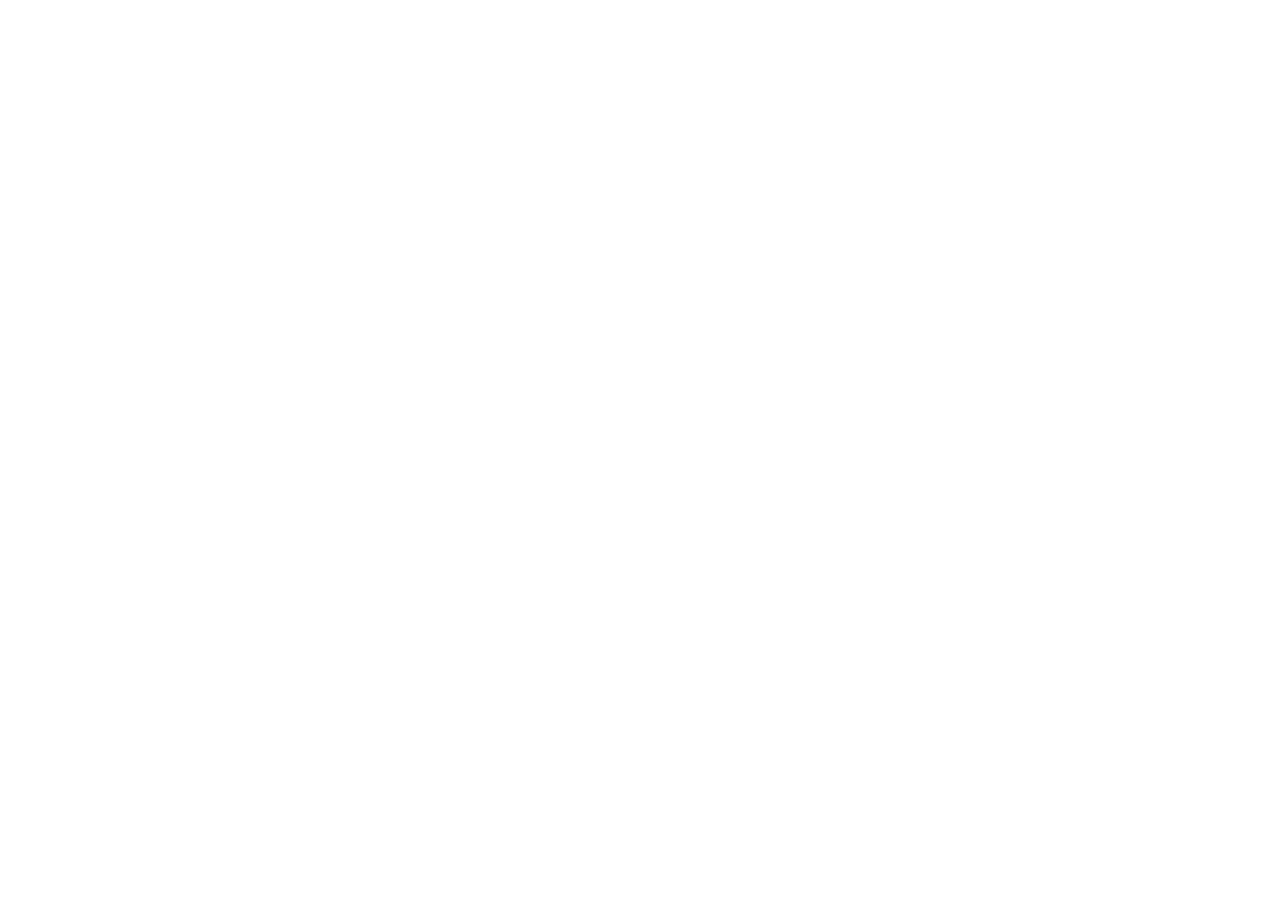
==== hotels/index.html @ c0aa3c9e "my first commit" ====
<!DOCTYPE html>
<html lang="en">
<head>
    <meta charset="UTF-8">
    <meta http-equiv="X-UA-Compatible" content="IE=edge">
    <meta name="viewport" content="width=device-width, initial-scale=1.0">
    <title>Lagoona</title>
</head>
<body>
    
</body>
</html>
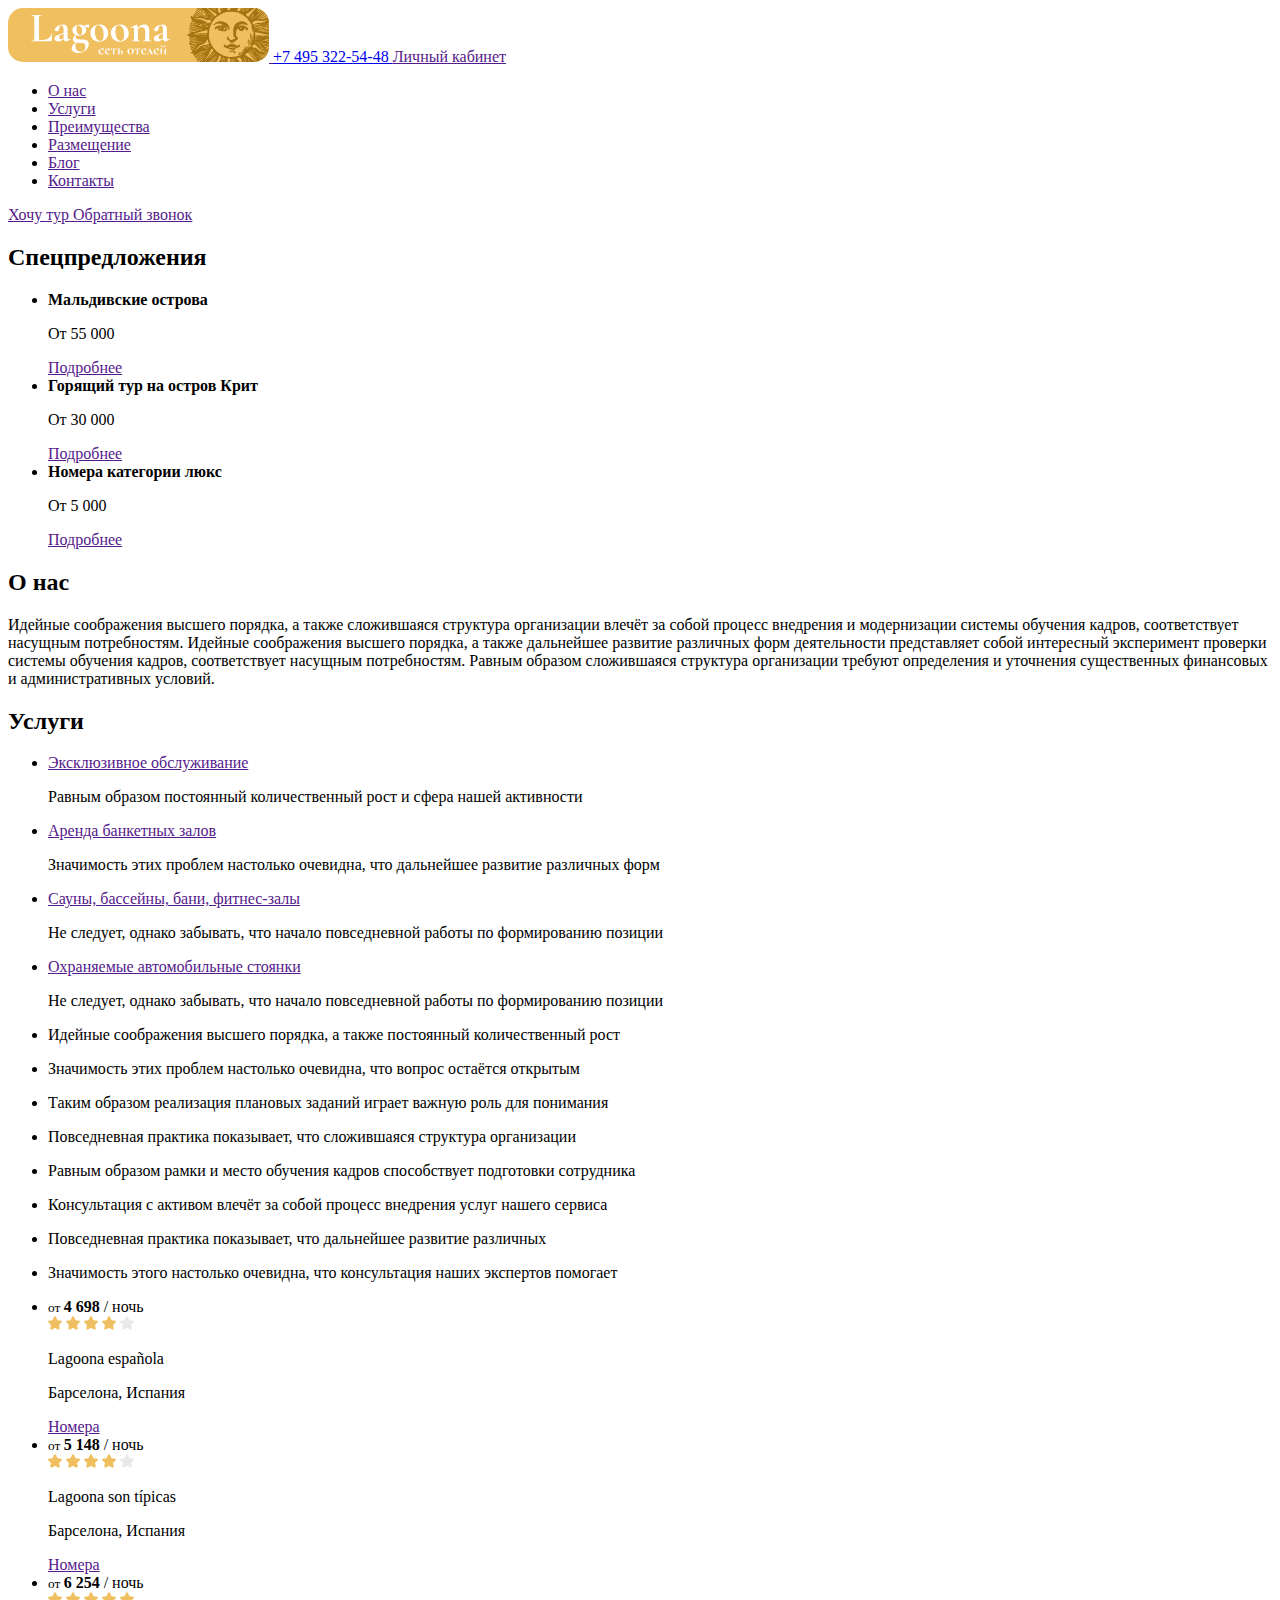
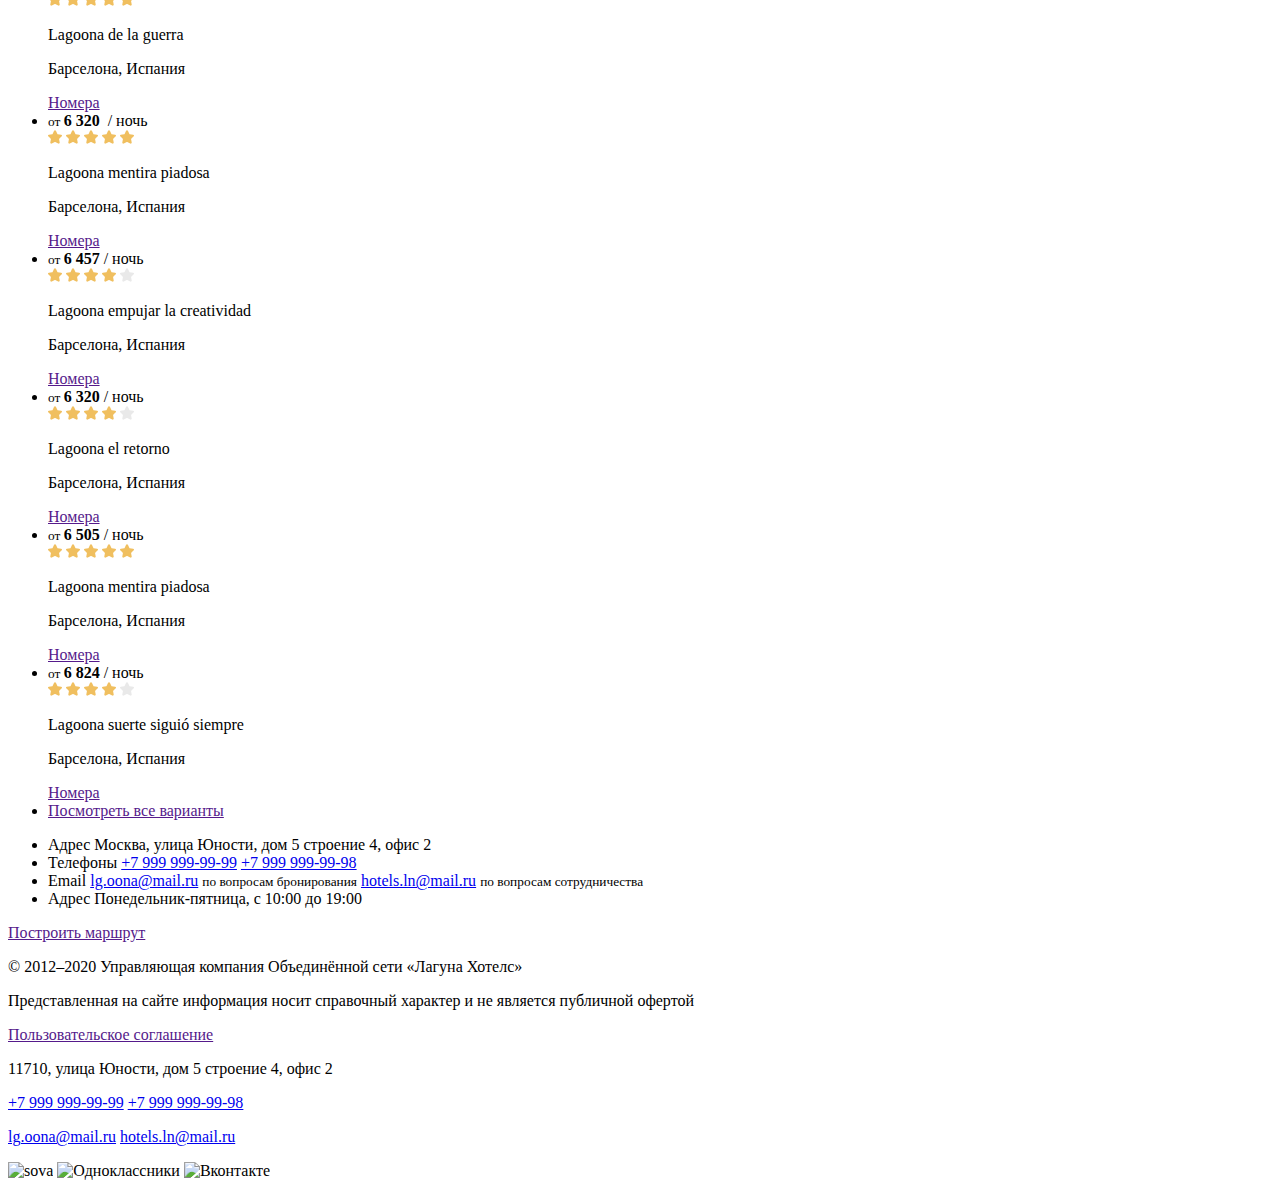
==== commit 5c45f551: "html lionic, hotels" ====
--- a/hotels/index.html
+++ b/hotels/index.html
@@ -5,8 +5,496 @@
     <meta http-equiv="X-UA-Compatible" content="IE=edge">
     <meta name="viewport" content="width=device-width, initial-scale=1.0">
     <title>Lagoona</title>
+    <link rel="stylesheet" href="./css/style.css">
 </head>
 <body>
-    
+    <header class="container header">
+        <div class="header__header">
+            <a href="" class="header__logo logo">
+                <img src="./img/logo.svg" alt="Lagoona" class="logo__img">
+            </a>
+            <a href="tel:+74953225448" class="tel header__tel">
+                +7 495 322-54-48
+            </a>
+            <a href="" class="header__lk">
+                Личный кабинет
+            </a>
+       </div>
+       <nav class="header__nav nav">
+        <ul class="nav__list">
+            <li class="nav__elem">
+                <a href="" class="nav__link">
+                    О нас
+                </a>
+            </li>
+            <li class="nav__elem">
+                <a href="" class="nav__link">
+                    Услуги
+                </a>
+            </li>
+            <li class="nav__elem">
+                <a href="" class="nav__link">
+                    Преимущества
+                </a>
+            </li>
+            <li class="nav__elem">
+                <a href="" class="nav__link">
+                    Размещение
+                </a>
+            </li>
+            <li class="nav__elem">
+                <a href="" class="nav__link">
+                    Блог
+                </a>
+            </li>
+            <li class="nav__elem">
+                <a href="" class="nav__link">
+                    Контакты
+                </a>
+            </li>
+        </ul>
+        <a href="" class="nav__btn btn">
+            Хочу тур
+        </a>
+        <a href="" class="nav__btn btn">
+            Обратный звонок
+        </a>
+       </nav>
+    </header>
+    <main class="container">
+        <section class="special">
+            <h2 class="title special__title">
+                Спецпредложения
+            </h2>
+            <ul class="special__list special__list_float">
+                <li class="special__elem">
+                    <strong class="special__text">
+                        Мальдивские острова
+                    </strong>
+                    <p class="special__price">
+                        От 55 000
+                    </p>
+                    <a href="" class="special__link">
+                        Подробнее
+                    </a>
+                </li>
+                <li class="special__elem">
+                    <strong class="special__text">
+                        Горящий тур на остров Крит
+                    </strong>
+                    <p class="special__price">
+                        От 30 000 
+                    </p>
+                    <a href="" class="special__link">
+                        Подробнее
+                    </a>
+                </li>
+                <li class="special__elem">
+                    <strong class="special__text">
+                        Номера категории люкс
+                    </strong>
+                    <p class="special__price">
+                        От 5 000
+                    </p>
+                    <a href="" class="special__link">
+                        Подробнее
+                    </a>
+                </li>
+            </ul>
+        </section>
+        <section class="about-us container">
+            <h2 class="title about-us__title">
+                О нас
+            </h2>
+            <p class="about-us__text">
+                Идейные соображения высшего порядка, а также сложившаяся структура организации влечёт за собой процесс внедрения и модернизации системы обучения кадров, соответствует насущным потребностям. Идейные соображения высшего порядка, а также дальнейшее развитие различных форм деятельности представляет собой интересный эксперимент проверки системы обучения кадров, соответствует насущным потребностям. Равным образом сложившаяся структура организации требуют определения и уточнения существенных финансовых
+                и административных условий.
+            </p>
+        </section>
+        <section class="services container">
+            <h2 class="title services__title">
+                Услуги
+            </h2>
+            <ul class="services__list">
+                <li class="services__elem">
+                    <a href="" class="services__link">
+                        Эксклюзивное обслуживание
+                    </a>
+                    <p class="services__text">
+                        Равным образом постоянный количественный рост и сфера нашей активности
+                    </p>
+                </li>
+                <li class="services__elem">
+                    <a href="" class="services__link">
+                        Аренда банкетных залов
+                    </a>
+                    <p class="services__text">
+                        Значимость этих проблем настолько очевидна, что дальнейшее развитие различных форм
+                    </p>
+                </li>
+                <li class="services__elem">
+                    <a href="" class="services__link">
+                        Сауны, бассейны, бани, фитнес-залы
+                    </a>
+                    <p class="services__text">
+                        Не следует, однако забывать, что начало повседневной работы по формированию позиции
+                    </p>
+                </li>
+                <li class="services__elem">
+                    <a href="" class="services__link">
+                        Охраняемые автомобильные стоянки
+                    </a>
+                    <p class="services__text">
+                        Не следует, однако забывать, что начало повседневной работы по формированию позиции
+                    </p>
+                </li>
+            </ul>
+        </section>
+        <section class="plus container">
+            <ul class="plus__list">
+                <li class="plus__elem">
+                    <p class="plus__text">
+                        Идейные соображения высшего порядка,
+                        а также постоянный количественный рост
+                    </p>
+                </li>
+                <li class="plus__elem">
+                    <p class="plus__text">
+                        Значимость этих проблем настолько очевидна, что вопрос остаётся открытым
+                    </p>
+                </li>
+                <li class="plus__elem">
+                    <p class="plus__text">
+                        Таким образом реализация плановых заданий играет важную роль для понимания
+                    </p>
+                </li>
+                <li class="plus__elem">
+                    <p class="plus__text">
+                        Повседневная практика показывает, что сложившаяся структура организации
+                    </p>
+                </li>
+                <li class="plus__elem">
+                    <p class="plus__text">
+                        Равным образом рамки и место обучения кадров способствует подготовки сотрудника
+                    </p>
+                </li>
+                <li class="plus__elem">
+                    <p class="plus__text">
+                        Консультация с активом влечёт за собой процесс внедрения услуг нашего сервиса
+                    </p>
+                </li>
+                <li class="plus__elem">
+                    <p class="plus__text">
+                        Повседневная практика показывает, что дальнейшее развитие различных 
+                    </p>
+                </li>
+                <li class="plus__elem">
+                    <p class="plus__text">
+                        Значимость этого настолько очевидна, что консультация наших экспертов помогает
+                    </p>
+                </li>
+            </ul>
+        </section>
+        <section class="hotels">
+            <ul class="hotels__list">
+                <li class="hotels__item">
+                    <span>
+                        <small>
+                            от
+                        </small>
+                        <strong>
+                            4 698
+                        </strong>
+                        / ночь
+                    </span>
+                    <div class="hotels__stars">
+                        <img src="./img/starYellow.svg" alt="4 звезды">
+                        <img src="./img/starYellow.svg" alt="">
+                        <img src="./img/starYellow.svg" alt="">
+                        <img src="./img/starYellow.svg" alt="">
+                        <img src="./img/starEmpty.svg" alt="">
+                    </div>
+                    <p class="hotels__name">
+                        Lagoona española
+                    </p>
+                    <p class="hotels__adress">
+                        Барселона, Испания
+                    </p>
+                    <a href="" class="hotels__btn btn">
+                        Номера
+                    </a>
+                </li>
+                <li class="hotels__item">
+                    <span>
+                        <small>
+                            от
+                        </small>
+                        <strong>
+                            5 148
+                        </strong>
+                        / ночь
+                    </span>
+                    <div class="hotels__stars">
+                        <img src="./img/starYellow.svg" alt="4 звезды">
+                        <img src="./img/starYellow.svg" alt="">
+                        <img src="./img/starYellow.svg" alt="">
+                        <img src="./img/starYellow.svg" alt="">
+                        <img src="./img/starEmpty.svg" alt="">
+                    </div>
+                    <p class="hotels__name">
+                        Lagoona son típicas
+                    </p>
+                    <p class="hotels__adress">
+                        Барселона, Испания
+                    </p>
+                    <a href="" class="hotels__btn btn">
+                        Номера
+                    </a>
+                </li>
+                <li class="hotels__item">
+                    <span>
+                        <small>
+                            от
+                        </small>
+                        <strong>
+                            6 254
+                        </strong>
+                        / ночь
+                    </span>
+                    <div class="hotels__stars">
+                        <img src="./img/starYellow.svg" alt="5 звезд">
+                        <img src="./img/starYellow.svg" alt="">
+                        <img src="./img/starYellow.svg" alt="">
+                        <img src="./img/starYellow.svg" alt="">
+                        <img src="./img/starYellow.svg" alt="">
+                    </div>
+                    <p class="hotels__name">
+                        Lagoona de la guerra
+                    </p>
+                    <p class="hotels__adress">
+                        Барселона, Испания
+                    </p>
+                    <a href="" class="hotels__btn btn">
+                        Номера
+                    </a>
+                </li>
+                <li class="hotels__item">
+                    <span>
+                        <small>
+                            от
+                        </small>
+                        <strong>
+                            6 320 
+                        </strong>
+                        / ночь
+                    </span>
+                    <div class="hotels__stars">
+                        <img src="./img/starYellow.svg" alt="5 звезд">
+                        <img src="./img/starYellow.svg" alt="">
+                        <img src="./img/starYellow.svg" alt="">
+                        <img src="./img/starYellow.svg" alt="">
+                        <img src="./img/starYellow.svg" alt="">
+                    </div>
+                    <p class="hotels__name">
+                        Lagoona mentira piadosa
+                    </p>
+                    <p class="hotels__adress">
+                        Барселона, Испания
+                    </p>
+                    <a href="" class="hotels__btn btn">
+                        Номера
+                    </a>
+                </li>
+                <li class="hotels__item">
+                    <span>
+                        <small>
+                            от
+                        </small>
+                        <strong>
+                            6 457
+                        </strong>
+                        / ночь
+                    </span>
+                    <div class="hotels__stars">
+                        <img src="./img/starYellow.svg" alt="4 звезды">
+                        <img src="./img/starYellow.svg" alt="">
+                        <img src="./img/starYellow.svg" alt="">
+                        <img src="./img/starYellow.svg" alt="">
+                        <img src="./img/starEmpty.svg" alt="">
+                    </div>
+                    <p class="hotels__name">
+                        Lagoona empujar la creatividad
+                    </p>
+                    <p class="hotels__adress">
+                        Барселона, Испания
+                    </p>
+                    <a href="" class="hotels__btn btn">
+                        Номера
+                    </a>
+                </li>
+                <li class="hotels__item">
+                    <span>
+                        <small>
+                            от
+                        </small>
+                        <strong>
+                            6 320
+                        </strong>
+                        / ночь
+                    </span>
+                    <div class="hotels__stars">
+                        <img src="./img/starYellow.svg" alt="4 звезды">
+                        <img src="./img/starYellow.svg" alt="">
+                        <img src="./img/starYellow.svg" alt="">
+                        <img src="./img/starYellow.svg" alt="">
+                        <img src="./img/starEmpty.svg" alt="">
+                    </div>
+                    <p class="hotels__name">
+                        Lagoona el retorno
+                    </p>
+                    <p class="hotels__adress">
+                        Барселона, Испания
+                    </p>
+                    <a href="" class="hotels__btn btn">
+                        Номера
+                    </a>
+                </li>
+                <li class="hotels__item">
+                    <span>
+                        <small>
+                            от
+                        </small>
+                        <strong>
+                            6 505
+                        </strong>
+                        / ночь
+                    </span>
+                    <div class="hotels__stars">
+                        <img src="./img/starYellow.svg" alt="5 звезд">
+                        <img src="./img/starYellow.svg" alt="">
+                        <img src="./img/starYellow.svg" alt="">
+                        <img src="./img/starYellow.svg" alt="">
+                        <img src="./img/starYellow.svg" alt="">
+                    </div>
+                    <p class="hotels__name">
+                        Lagoona mentira piadosa
+                    </p>
+                    <p class="hotels__adress">
+                        Барселона, Испания
+                    </p>
+                    <a href="" class="hotels__btn btn">
+                        Номера
+                    </a>
+                </li>
+                <li class="hotels__item">
+                    <span>
+                        <small>
+                            от
+                        </small>
+                        <strong>
+                            6 824
+                        </strong>
+                        / ночь
+                    </span>
+                    <div class="hotels__stars">
+                        <img src="./img/starYellow.svg" alt="4 звезды">
+                        <img src="./img/starYellow.svg" alt="">
+                        <img src="./img/starYellow.svg" alt="">
+                        <img src="./img/starYellow.svg" alt="">
+                        <img src="./img/starEmpty.svg" alt="">
+                    </div>
+                    <p class="hotels__name">
+                        Lagoona suerte siguió siempre
+                    </p>
+                    <p class="hotels__adress">
+                        Барселона, Испания
+                    </p>
+                    <a href="" class="hotels__btn btn">
+                        Номера
+                    </a>
+                </li>
+                <li class="hotels__other">
+                    <a href="" class="hotels__other-link">
+                        Посмотреть все варианты
+                    </a>
+                </li>
+            </ul>
+        </section>
+        <section class="contacts container">
+            <div class="contacts__box">
+                <ul class="contacts__list">
+                    <li class="contacts__adress">
+                        <span class="contacts__name">
+                            Адрес
+                        </span>
+                        <span class="contacts__value">
+                            Москва, улица Юности, дом 5 строение 4, офис 2
+                        </span>
+                    </li>
+                    <li class="contacts__tel">
+                        <span class="contacts__name">
+                            Телефоны
+                        </span>
+                        <span class="contacts__value tel-box">
+                            <a href="tel:+79999999999" class="tel-link">+7 999 999-99-99</a>
+                            <a href="tel:+79999999998" class="tel-link">+7 999 999-99-98</a>
+                        </span>
+                    </li>
+                    <li class="contacts__email">
+                        <span class="contacts__name">
+                            Email
+                        </span>
+                        <span class="contacts__value email-box">
+                            <a href="mailto:lg.oona@mail.ru" class="email-link">lg.oona@mail.ru</a>
+                            <small class="email-text">по вопросам бронирования</small>
+                            <a href="mailto:hotels.ln@mail.ru" class="email-link">hotels.ln@mail.ru</a>
+                            <small class="email-text">по вопросам сотрудничества</small>
+                        </span>
+                    </li>
+                    <li class="contacts__schedule">
+                        <span class="contacts__name">
+                            Адрес
+                        </span>
+                        <span class="contacts__value">
+                            Понедельник-пятница, с 10:00 до 19:00
+                        </span>
+                    </li>
+                </ul>
+                <a href="" class="btn btn__contacts">Построить маршрут</a>
+            </div>
+            <div class="contacts__img"></div>
+        </section>
+    </main>
+    <footer class="container footer">
+        <div class="footer__left">
+            <p class="footer__text">
+                © 2012–2020 Управляющая компания Объединённой сети «Лагуна Хотелс»
+            </p>
+            <p class="footer__text">
+                Представленная на сайте информация носит справочный характер и не является публичной офертой
+            </p>
+            <a href="" class="footer__accept">
+                Пользовательское соглашение
+            </a>
+        </div>
+        <div class="footer__center">
+            <p class="footer__adress">
+                11710, улица Юности, дом 5 строение 4, офис 2
+            </p>
+            <p class="tel-box">
+                <a href="tel:+79999999999" class="tel-link">+7 999 999-99-99</a>
+                <a href="tel:+79999999998" class="tel-link">+7 999 999-99-98</a>
+            </p>
+            <p class="email-box">
+                <a href="mailto:lg.oona@mail.ru" class="email-link">lg.oona@mail.ru</a>
+                <a href="mailto:hotels.ln@mail.ru" class="email-link">hotels.ln@mail.ru</a>
+            </p>
+        </div>
+        <div class="footer-right footer__social-list">
+            <img src="" alt="sova" class="social-list__item">
+            <img src="" alt="Одноклассники" class="social-list__item">
+            <img src="" alt="Вконтакте" class="social-list__item">
+        </div>
+    </footer>
 </body>
 </html>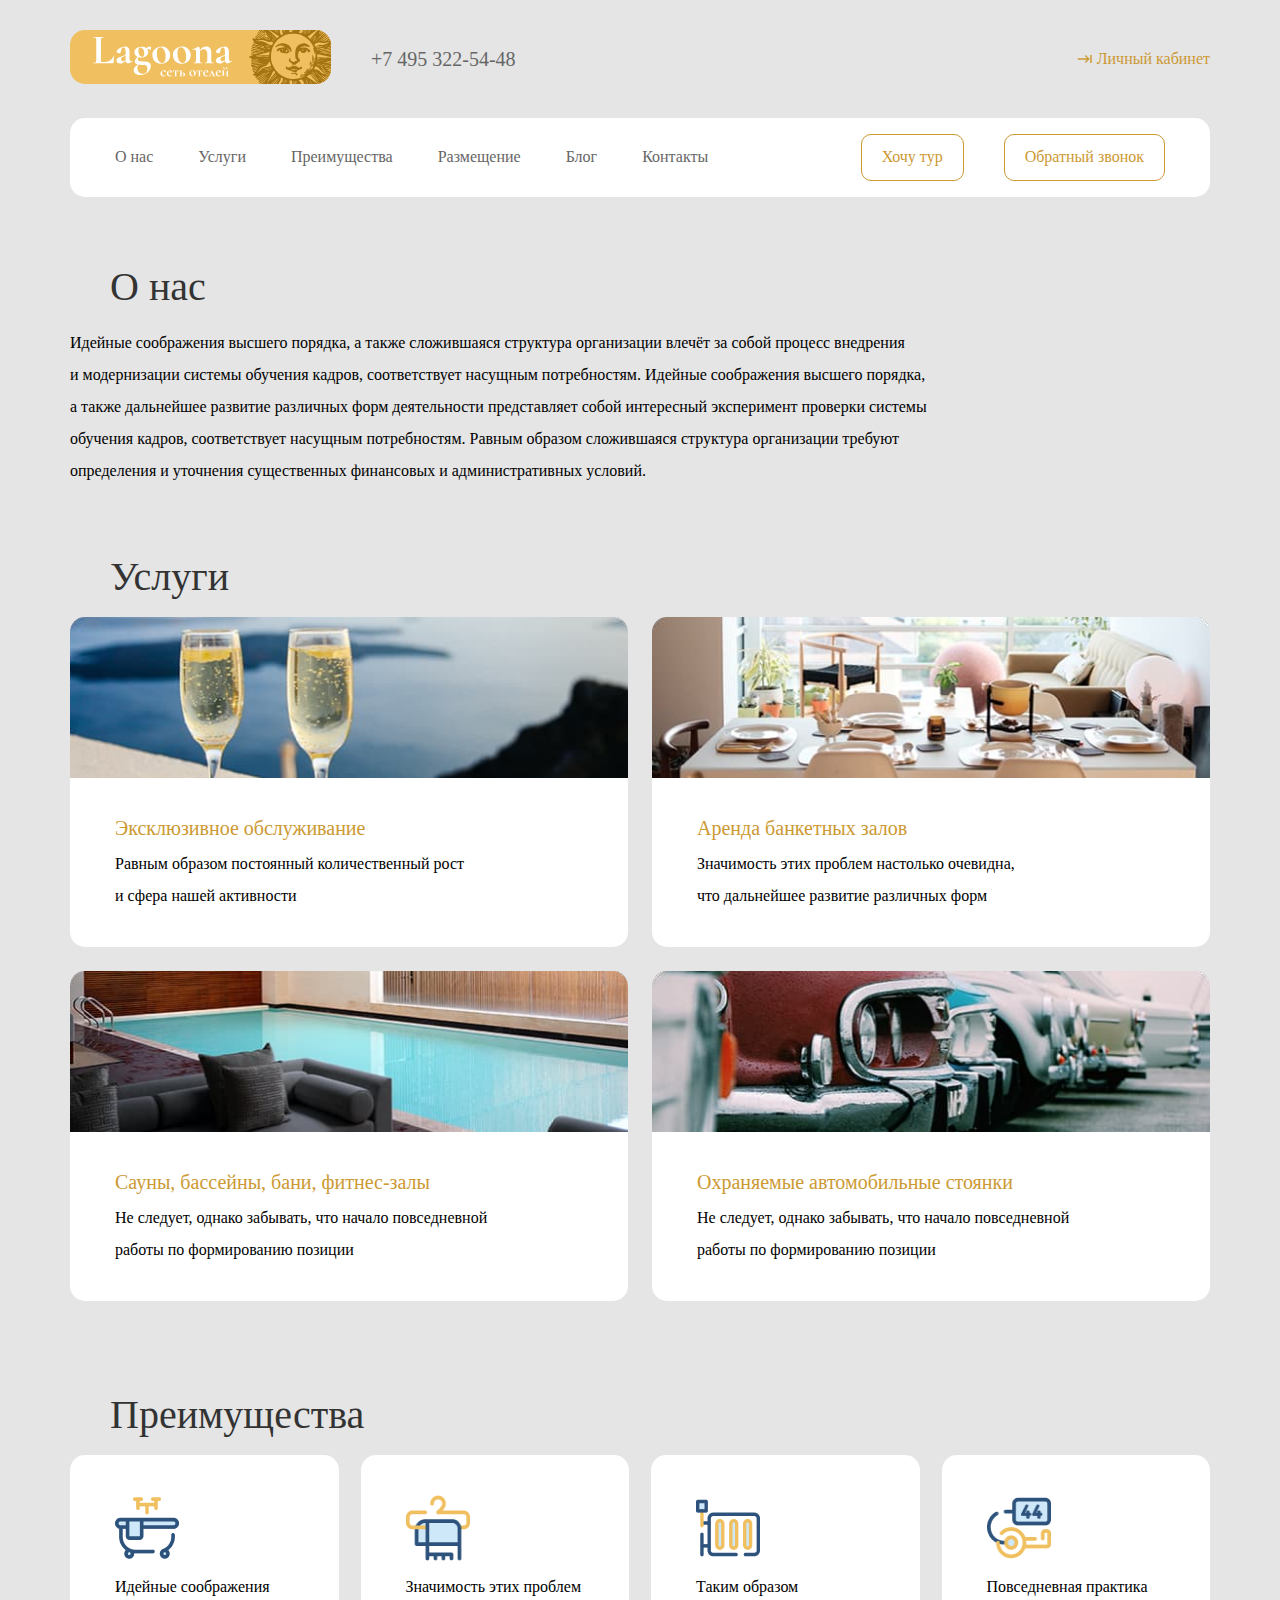
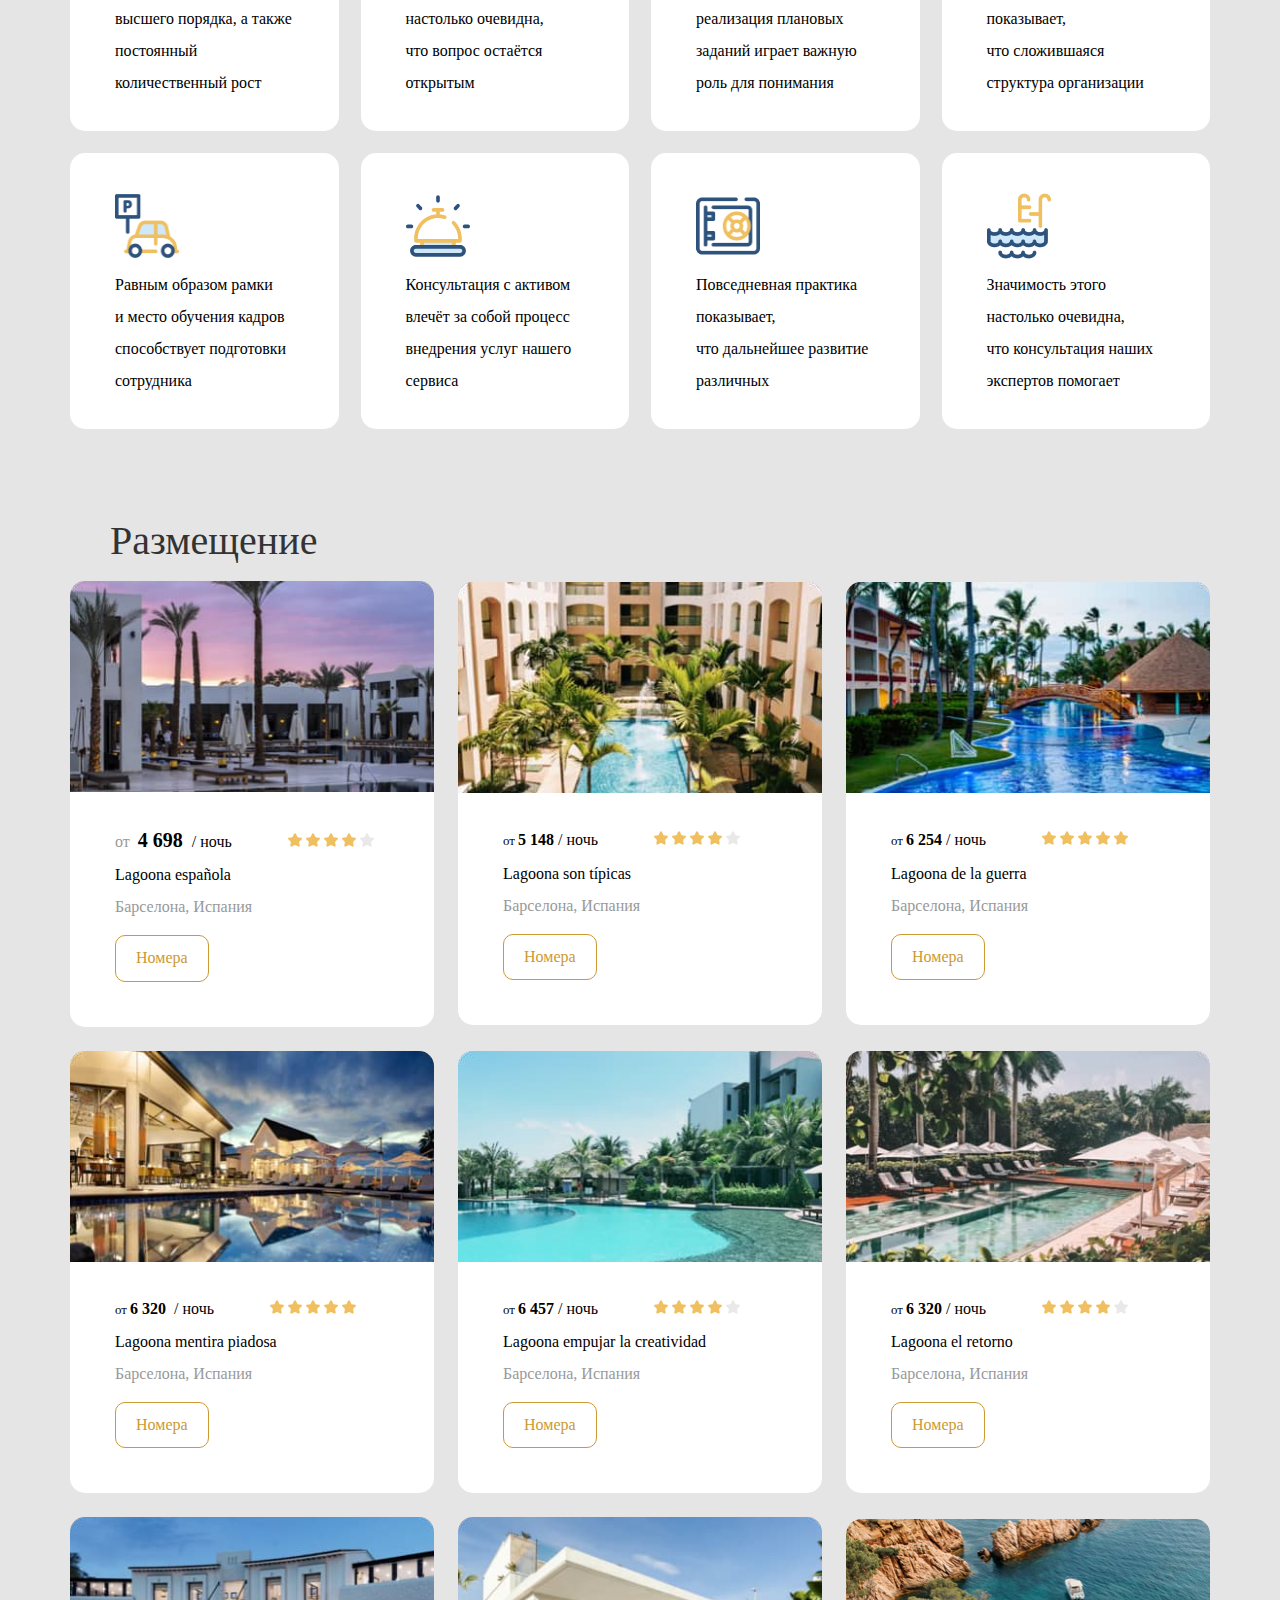
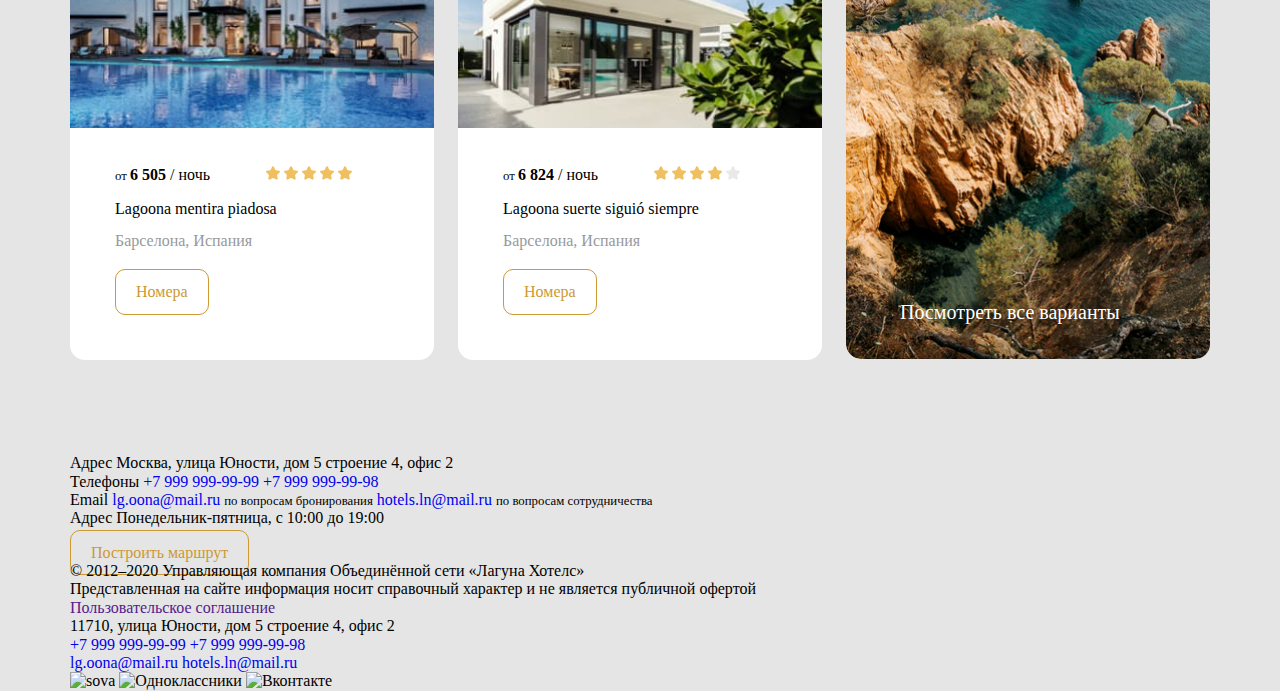
==== commit 9c1e9f86: "lionic, evklid imgs" ====
--- a/hotels/index.html
+++ b/hotels/index.html
@@ -5,17 +5,20 @@
     <meta http-equiv="X-UA-Compatible" content="IE=edge">
     <meta name="viewport" content="width=device-width, initial-scale=1.0">
     <title>Lagoona</title>
+    <link rel="stylesheet" href="./css/normalize.css">
     <link rel="stylesheet" href="./css/style.css">
 </head>
 <body>
     <header class="container header">
         <div class="header__header">
-            <a href="" class="header__logo logo">
-                <img src="./img/logo.svg" alt="Lagoona" class="logo__img">
-            </a>
-            <a href="tel:+74953225448" class="tel header__tel">
-                +7 495 322-54-48
-            </a>
+            <div class="header__left">
+                <a href="" class="header__logo logo">
+                    <img src="./img/logo.svg" alt="Lagoona" class="logo__img">
+                </a>
+                <a href="tel:+74953225448" class="tel header__tel">
+                    +7 495 322-54-48
+                </a>
+            </div>
             <a href="" class="header__lk">
                 Личный кабинет
             </a>
@@ -61,47 +64,7 @@
         </a>
        </nav>
     </header>
-    <main class="container">
-        <section class="special">
-            <h2 class="title special__title">
-                Спецпредложения
-            </h2>
-            <ul class="special__list special__list_float">
-                <li class="special__elem">
-                    <strong class="special__text">
-                        Мальдивские острова
-                    </strong>
-                    <p class="special__price">
-                        От 55 000
-                    </p>
-                    <a href="" class="special__link">
-                        Подробнее
-                    </a>
-                </li>
-                <li class="special__elem">
-                    <strong class="special__text">
-                        Горящий тур на остров Крит
-                    </strong>
-                    <p class="special__price">
-                        От 30 000 
-                    </p>
-                    <a href="" class="special__link">
-                        Подробнее
-                    </a>
-                </li>
-                <li class="special__elem">
-                    <strong class="special__text">
-                        Номера категории люкс
-                    </strong>
-                    <p class="special__price">
-                        От 5 000
-                    </p>
-                    <a href="" class="special__link">
-                        Подробнее
-                    </a>
-                </li>
-            </ul>
-        </section>
+    <main class="">
         <section class="about-us container">
             <h2 class="title about-us__title">
                 О нас
@@ -116,34 +79,38 @@
                 Услуги
             </h2>
             <ul class="services__list">
-                <li class="services__elem">
+                <li class="services__elem services__elem_1">
                     <a href="" class="services__link">
-                        Эксклюзивное обслуживание
+                        Эксклюзивное обслуживание 
+                        <span class="pointer"></span>
                     </a>
                     <p class="services__text">
                         Равным образом постоянный количественный рост и сфера нашей активности
                     </p>
                 </li>
-                <li class="services__elem">
+                <li class="services__elem services__elem_2">
                     <a href="" class="services__link">
-                        Аренда банкетных залов
-                    </a>
+                        Аренда банкетных залов 
+                    </a>
+                    <span class="pointer"></span>
                     <p class="services__text">
                         Значимость этих проблем настолько очевидна, что дальнейшее развитие различных форм
                     </p>
                 </li>
-                <li class="services__elem">
-                    <a href="" class="services__link">
-                        Сауны, бассейны, бани, фитнес-залы
-                    </a>
+                <li class="services__elem services__elem_3">
+                    <a href="" class="services__link ">
+                        Сауны, бассейны, бани, фитнес-залы 
+                    </a>
+                    <span class="pointer"></span>
                     <p class="services__text">
                         Не следует, однако забывать, что начало повседневной работы по формированию позиции
                     </p>
                 </li>
-                <li class="services__elem">
-                    <a href="" class="services__link">
-                        Охраняемые автомобильные стоянки
-                    </a>
+                <li class="services__elem services__elem_4">
+                    <a href="" class="services__link ">
+                        Охраняемые автомобильные стоянки 
+                    </a>
+                    <span class="pointer"></span>
                     <p class="services__text">
                         Не следует, однако забывать, что начало повседневной работы по формированию позиции
                     </p>
@@ -151,58 +118,64 @@
             </ul>
         </section>
         <section class="plus container">
+            <h2 class="title services__title">
+                Преимущества
+            </h2>
             <ul class="plus__list">
-                <li class="plus__elem">
+                <li class="plus__elem plus__elem_1">
                     <p class="plus__text">
                         Идейные соображения высшего порядка,
                         а также постоянный количественный рост
                     </p>
                 </li>
-                <li class="plus__elem">
+                <li class="plus__elem plus__elem_2">
                     <p class="plus__text">
                         Значимость этих проблем настолько очевидна, что вопрос остаётся открытым
                     </p>
                 </li>
-                <li class="plus__elem">
+                <li class="plus__elem plus__elem_3">
                     <p class="plus__text">
                         Таким образом реализация плановых заданий играет важную роль для понимания
                     </p>
                 </li>
-                <li class="plus__elem">
+                <li class="plus__elem plus__elem_4">
                     <p class="plus__text">
                         Повседневная практика показывает, что сложившаяся структура организации
                     </p>
                 </li>
-                <li class="plus__elem">
+                <li class="plus__elem plus__elem_5">
                     <p class="plus__text">
                         Равным образом рамки и место обучения кадров способствует подготовки сотрудника
                     </p>
                 </li>
-                <li class="plus__elem">
+                <li class="plus__elem plus__elem_6">
                     <p class="plus__text">
                         Консультация с активом влечёт за собой процесс внедрения услуг нашего сервиса
                     </p>
                 </li>
-                <li class="plus__elem">
+                <li class="plus__elem plus__elem_7">
                     <p class="plus__text">
                         Повседневная практика показывает, что дальнейшее развитие различных 
                     </p>
                 </li>
-                <li class="plus__elem">
+                <li class="plus__elem plus__elem_8">
                     <p class="plus__text">
                         Значимость этого настолько очевидна, что консультация наших экспертов помогает
                     </p>
                 </li>
             </ul>
         </section>
-        <section class="hotels">
+        <section class="hotels container">
+            <h2 class="title services__title">
+                Размещение
+            </h2>
             <ul class="hotels__list">
-                <li class="hotels__item">
-                    <span>
-                        <small>
-                            от
-                        </small>
-                        <strong>
+                <li class="hotels__item hotels__item_1">
+                    <span class="hotels__text">
+                        <small class="hotels__small">
+                            от
+                        </small>
+                        <strong class="hotels__strong">
                             4 698
                         </strong>
                         / ночь
@@ -224,7 +197,7 @@
                         Номера
                     </a>
                 </li>
-                <li class="hotels__item">
+                <li class="hotels__item hotels__item_2">
                     <span>
                         <small>
                             от
@@ -251,7 +224,7 @@
                         Номера
                     </a>
                 </li>
-                <li class="hotels__item">
+                <li class="hotels__item hotels__item_3">
                     <span>
                         <small>
                             от
@@ -278,7 +251,7 @@
                         Номера
                     </a>
                 </li>
-                <li class="hotels__item">
+                <li class="hotels__item hotels__item_4">
                     <span>
                         <small>
                             от
@@ -305,7 +278,7 @@
                         Номера
                     </a>
                 </li>
-                <li class="hotels__item">
+                <li class="hotels__item hotels__item_5">
                     <span>
                         <small>
                             от
@@ -332,7 +305,7 @@
                         Номера
                     </a>
                 </li>
-                <li class="hotels__item">
+                <li class="hotels__item hotels__item_6">
                     <span>
                         <small>
                             от
@@ -359,7 +332,7 @@
                         Номера
                     </a>
                 </li>
-                <li class="hotels__item">
+                <li class="hotels__item hotels__item_7">
                     <span>
                         <small>
                             от
@@ -386,7 +359,7 @@
                         Номера
                     </a>
                 </li>
-                <li class="hotels__item">
+                <li class="hotels__item hotels__item_8">
                     <span>
                         <small>
                             от
@@ -413,7 +386,7 @@
                         Номера
                     </a>
                 </li>
-                <li class="hotels__other">
+                <li class="hotels__item hotels__item_other">
                     <a href="" class="hotels__other-link">
                         Посмотреть все варианты
                     </a>
--- a/hotels/css/style.css
+++ b/hotels/css/style.css
@@ -0,0 +1,476 @@
+
+
+
+* {
+    box-sizing: border-box;
+}
+
+body {
+    background-color: #E5E5E5;
+}
+
+a {
+    text-decoration: none;
+}
+
+ul {
+    list-style: none;
+    padding: 0;
+    
+
+}
+
+h1, h2, h3, h4, h5, h6 {
+    padding: 0;
+    margin: 0;
+}
+
+p  {
+    margin: 0;
+}
+
+.container {
+    max-width: 1170px;
+    margin-right: auto;
+    margin-left: auto;
+    padding-left: 15px;
+    padding-right: 15px;
+}
+
+.btn {
+    padding: 13px 20px;
+    color: #CC9933;
+    border-radius: 10px;
+    border: 1px solid #CC9933;
+}
+
+.title {
+    margin-bottom: 20px;
+    margin-left: 40px;
+    font-weight: 400;
+    font-size: 40px;
+    line-height: 40px;
+    color: #333333;
+}
+
+
+
+
+/* HEADER */
+
+
+.header__header {
+    margin-top: 30px;
+    display: flex;
+    align-items: center;
+    margin-bottom: 30px;
+}
+
+.header__left {
+    display: flex;
+    align-items: center;
+    margin-right: auto;
+}
+
+.header__tel {
+    margin-left: 40px;
+    font-weight: 500;
+    font-size: 20px;
+    line-height: 20px;
+    color:#666666;
+    
+}
+
+.header__lk {
+    padding-left: 20px;
+    display: inline-block;
+    background-image: url(../img/lk.png);
+    background-position: left center;
+    background-size: auto 100%;
+    background-repeat: no-repeat;
+
+    font-weight: 400;
+    font-size: 16px;
+    line-height: 16px;
+    color: #CC9933;
+
+}
+
+.header__nav {
+    min-height: 70px;
+    display: flex;
+    align-items: center;
+    padding: 14px 45px;
+    margin-bottom: 70px;
+    background-color: #FFFFFF;
+    border-radius: 15px;
+}
+
+.nav__list {
+    display: flex;
+    align-items: center;
+    margin-right: auto;
+}
+
+.nav__elem:not(:last-child) {
+    margin-right: 45px;
+}
+
+.nav__link {
+    font-weight: 400;
+    font-size: 16px;
+    line-height: 16px;
+    color: #666666;
+}
+
+.nav__btn:not(:last-child) {
+    margin-right: 40px;
+}
+
+
+/* SPECIAL */
+
+
+/* ABOUT US */
+
+.about-us {
+    margin-bottom: 70px;
+}
+
+.about-us__text {
+    max-width: 888px;
+    font-weight: 400;
+    font-size: 16px;
+    line-height: 32px;
+
+    color: #000000;
+}
+
+
+/* SERVICES */
+
+
+.services {
+    margin-bottom: 70px;
+}
+
+.services__list {
+    display: flex;
+    flex-wrap: wrap;
+}
+
+.services__elem {
+    flex: 1 1 45%;
+    padding: 191px 126px 35px 45px;
+    margin-bottom: 24px;
+    border-radius: 15px 15px 15px 15px;
+    background: #FFFFFF;
+
+}
+
+.services__elem:not(:nth-child(2n)) {
+    margin-right: 24px;
+}
+
+.services__elem_1 {
+    background-image: url(../img/service1.jpg);
+    background-repeat: no-repeat;
+    background-size: contain;
+
+}
+
+.services__elem_2 {
+    background-image: url(../img/service2.jpg);
+    background-repeat: no-repeat;
+    background-size: contain;
+
+}
+
+.services__elem_3 {
+    background-image: url(../img/service3.jpg);
+    background-repeat: no-repeat;
+    background-size: contain;
+
+
+}
+
+.services__elem_4 {
+    background-image: url(../img/service4.jpg);
+    background-repeat: no-repeat;
+    background-size: contain;
+
+
+}
+.services__link {
+    font-weight: 500;
+    font-size: 20px;
+    line-height: 40px;
+    display: inline;
+
+    color: #CC9933;
+
+}
+
+
+
+/* .pointer {
+    width: 1px;
+    height: 1px;
+    margin-left: 10px;
+    
+    border: 2px solid #CC9933;
+    transform: rotate(-45deg);
+    
+} */
+
+/* .pointer {
+    display: inline-block;
+    width: 20px;
+    height: 20px;
+    background-image: url(../img/pointer.png);
+    background-position: center ;
+    background-size: cover;
+    background-repeat: no-repeat;
+} */
+
+
+.services__text {
+    font-weight: 400;
+    font-size: 16px;
+    line-height: 32px;
+    color: #000000;
+}
+
+
+/* PLUS */
+
+
+.plus {
+    margin-bottom: 70px;
+}
+
+.plus__list {
+    display: flex;
+    flex-wrap: wrap;
+}
+
+.plus__elem {
+    padding: 116px 42px 32px 45px;
+    flex: 1 1 20%;
+    margin-bottom: 22px;
+
+    background: #FFFFFF;
+    border-radius: 15px;
+
+
+}
+
+.plus__text {
+    font-weight: 400;
+    font-size: 16px;
+    line-height: 32px;
+    color: #000000;
+}
+
+.plus__elem:not(:nth-child(4n)) {
+    margin-right: 22px;
+}
+
+.plus__elem_1 {
+    background-image: url(../img/bath.png);
+    background-repeat: no-repeat;
+    background-size: 64px 66px;
+    background-position: 45px 40px;
+}
+
+
+.plus__elem_2 {
+    background-image: url(../img/hanger.png);
+    background-repeat: no-repeat;
+    background-size: 64px 66px;
+    background-position: 45px 40px;
+}
+
+
+.plus__elem_3 {
+    background-image: url(../img/heating.png);
+    background-repeat: no-repeat;
+    background-size: 64px 66px;
+    background-position: 45px 40px;
+}
+
+.plus__elem_4 {
+    background-image: url(../img/hotel-key.png);
+    background-repeat: no-repeat;
+    background-size: 64px 66px;
+    background-position: 45px 40px;
+}
+
+
+.plus__elem_5 {
+    background-image: url(../img/parking.png);
+    background-repeat: no-repeat;
+    background-size: 64px 66px;
+    background-position: 45px 40px;
+}
+
+.plus__elem_6 {
+    background-image: url(../img/reception.svg);
+    background-repeat: no-repeat;
+    background-size: 64px 66px;
+    background-position: 45px 40px;
+}
+
+.plus__elem_7 {
+    background-image: url(../img/security-box.png);
+    background-repeat: no-repeat;
+    background-size: 64px 66px;
+    background-position: 45px 40px;
+}
+
+.plus__elem_8 {
+    background-image: url(../img/swimming-pool.png);
+    background-repeat: no-repeat;
+    background-size: 64px 66px;
+    background-position: 45px 40px;
+}
+/* HOTELS */
+
+
+.hotels {
+    margin-bottom: 70px;
+}
+
+.hotels__list {
+    display: flex;
+    flex-wrap: wrap;
+    align-items: center;
+
+}
+
+.hotels__item {
+    flex: 1 1 30%;
+    margin-bottom: 24px;
+    padding: 45px;
+    padding-top: 249px;
+    background: #FFFFFF;
+    border-radius: 15px;
+}
+
+.hotels__item:not(:nth-child(3n)) {
+    margin-right: 24px;
+}
+
+.hotels__stars {
+    display: inline;
+    margin-left: 52px;
+}
+
+.hotels__text {
+    color: #000000;
+}
+
+.hotels__strong {
+    margin-left: 4px;
+    margin-right: 4px;
+
+    font-weight: 700;
+    font-size: 20px;
+    line-height: 20px;
+    color: #000000;
+}
+
+.hotels__small {
+    font-weight: 400;
+    font-size: 16px;
+    line-height: 16px;
+    color: #999999;
+}
+
+.hotels__name {
+    margin-top: 16px;
+    font-weight: 400;
+    font-size: 16px;
+    line-height: 16px;
+}
+
+.hotels__adress {
+    margin-top: 16px;
+    font-size: 16px;
+    font-weight: 400;
+    line-height: 16px;
+    color: #999999;
+}
+
+.hotels__btn {
+    display: inline-block;
+    margin-top: 20px;
+}
+
+.hotels__item_1 {
+    background-image: url(../img/hotel1.jpg);
+    background-repeat: no-repeat;
+    background-size: 100%;
+}
+
+.hotels__item_2 {
+    background-image: url(../img/hotel2.jpg);
+    background-repeat: no-repeat;
+    background-size: 100%;
+}
+
+.hotels__item_3 {
+    background-image: url(../img/hotel3.jpg);
+    background-repeat: no-repeat;
+    background-size: 100%;
+}
+
+.hotels__item_4 {
+    background-image: url(../img/hotel4.jpg);
+    background-repeat: no-repeat;
+    background-size: 100%;
+}
+
+.hotels__item_5 {
+    background-image: url(../img/hotel5.jpg);
+    background-repeat: no-repeat;
+    background-size: 100%;
+}
+
+.hotels__item_6 {
+    background-image: url(../img/hotel6.jpg);
+    background-repeat: no-repeat;
+    background-size: 100%;
+}
+
+.hotels__item_7 {
+    background-image: url(../img/hotel7.jpg);
+    background-repeat: no-repeat;
+    background-size: 100%;
+}
+
+.hotels__item_8 {
+    background-image: url(../img/hotel8.jpg);
+    background-repeat: no-repeat;
+    background-size: 100%;
+}
+
+.hotels__item_other {
+    padding: 373px 54px 27px;
+    border-radius: 15px;
+
+
+    background-image: url(../img/hotelother.jpg);
+    background-repeat: no-repeat;
+    background-size: cover;
+}
+
+.hotels__other-link {
+    font-weight: 500;
+    font-size: 20px;
+    line-height: 40px;
+    color: #fff;
+
+    
+
+}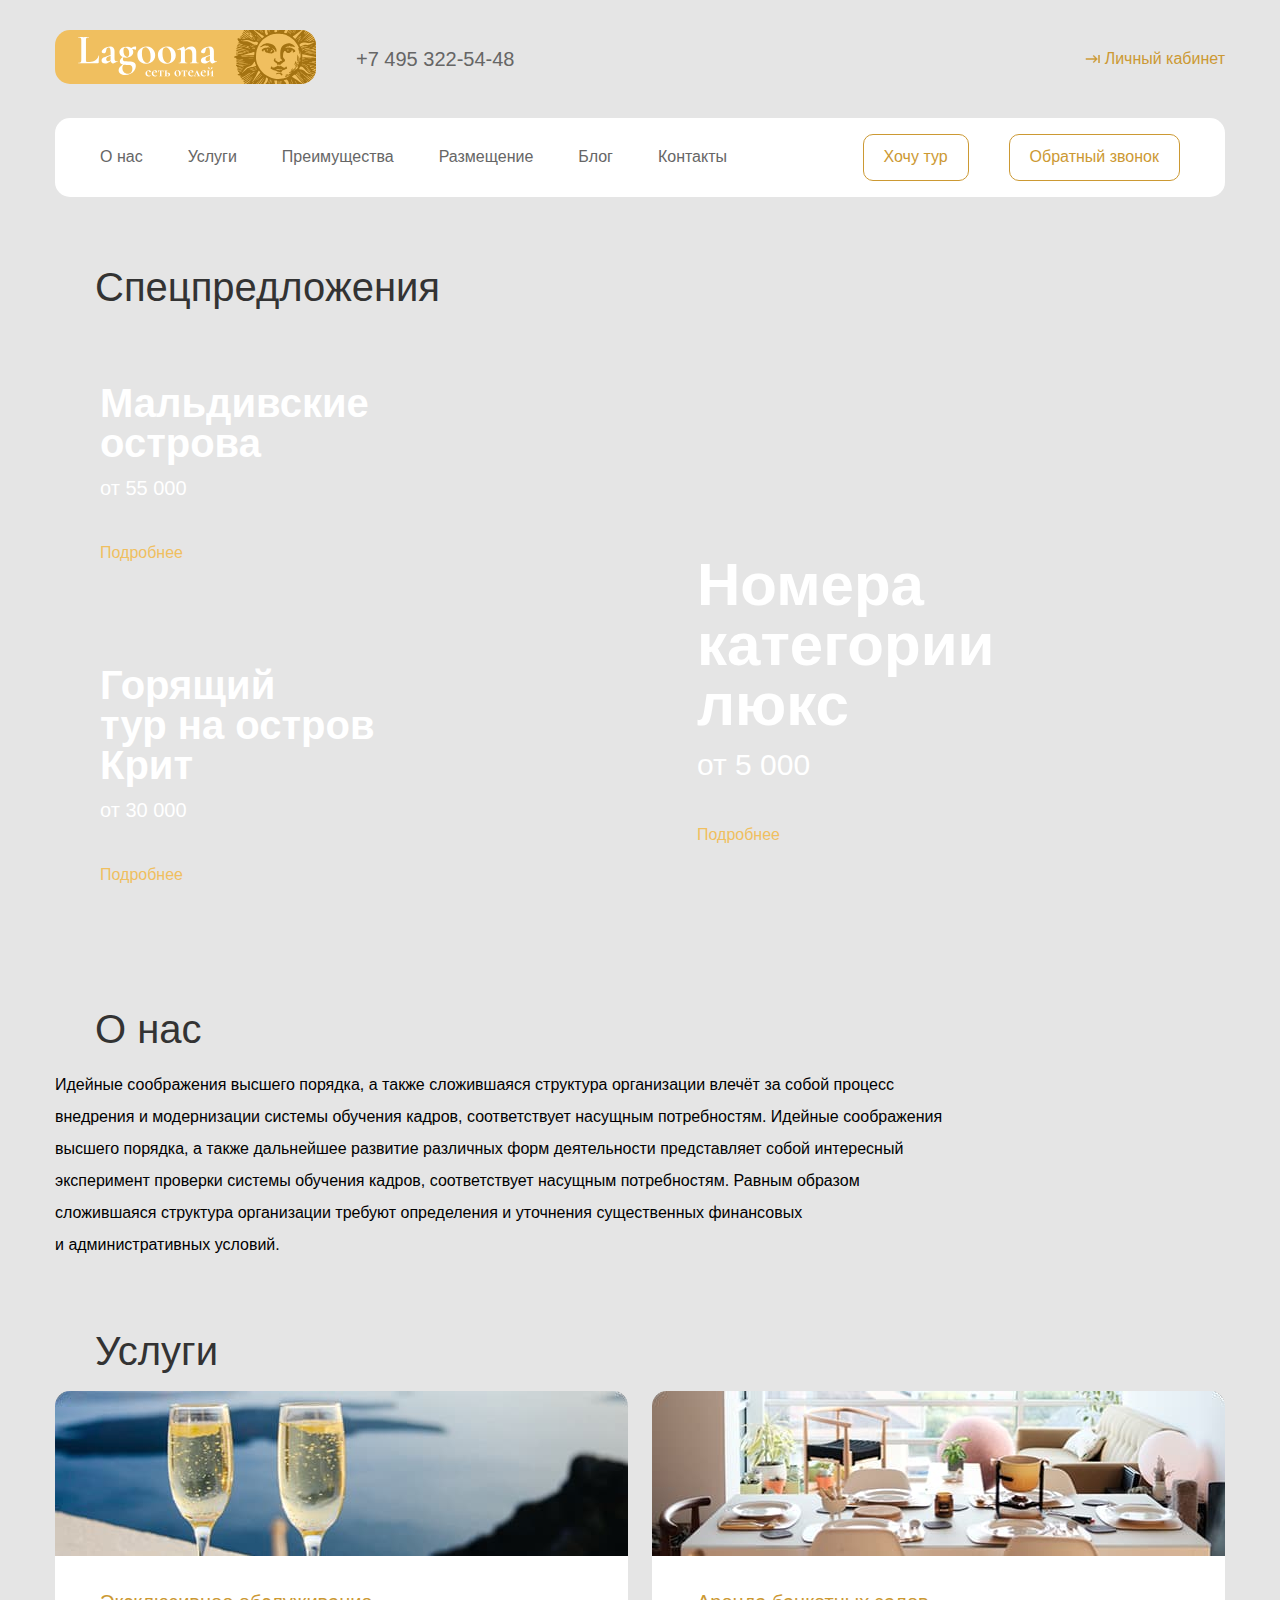
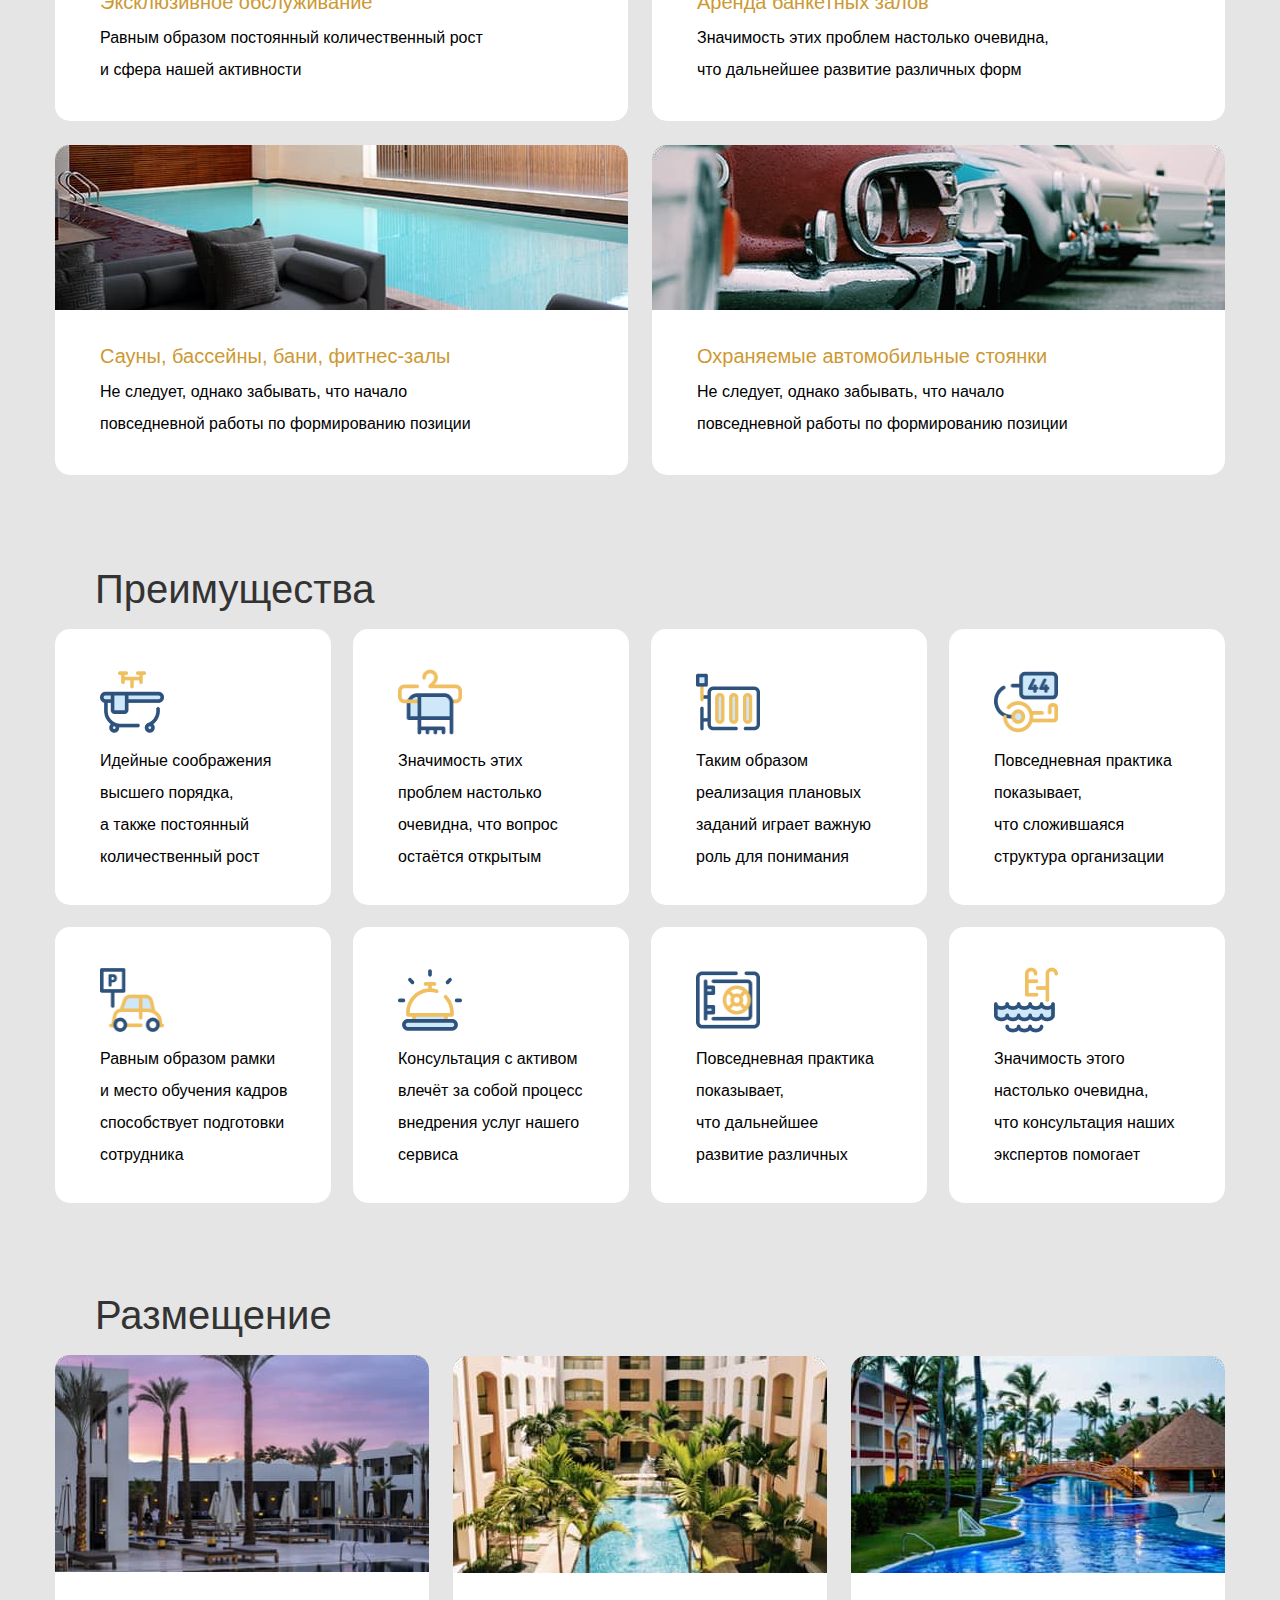
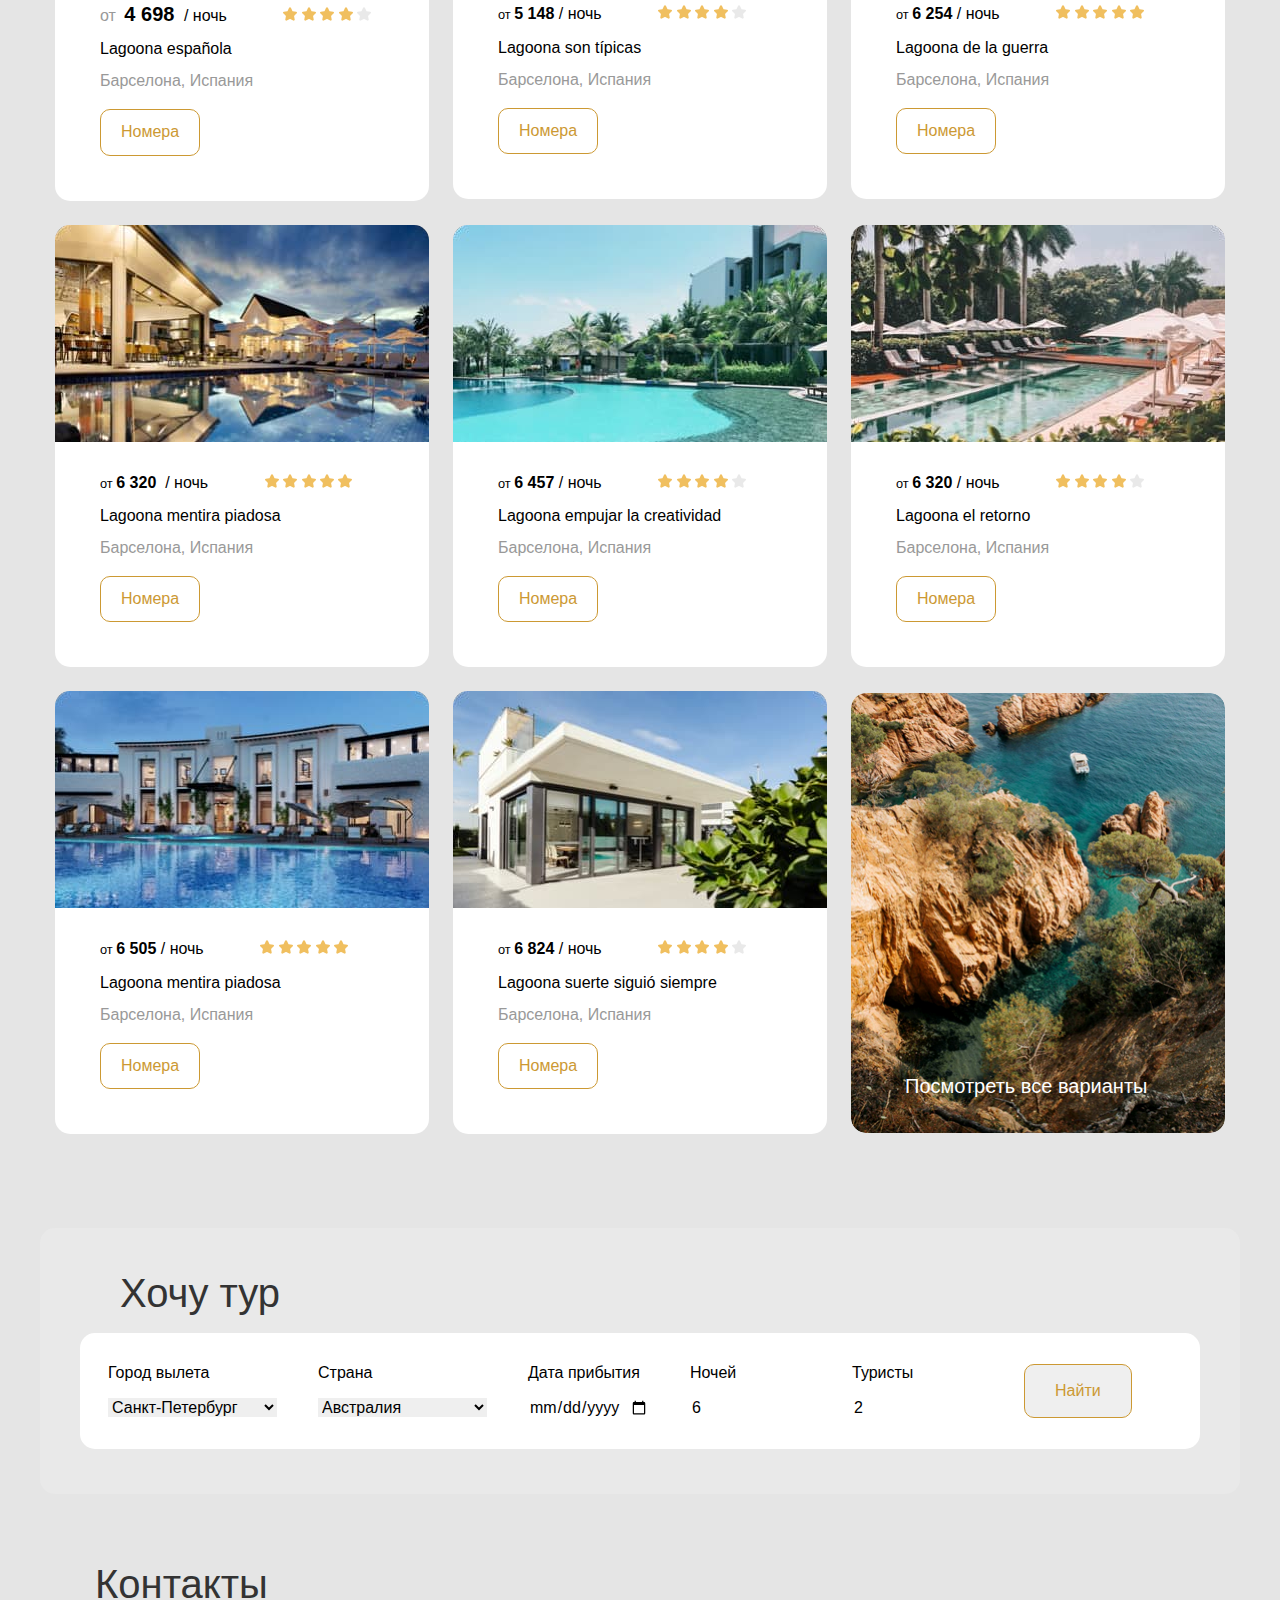
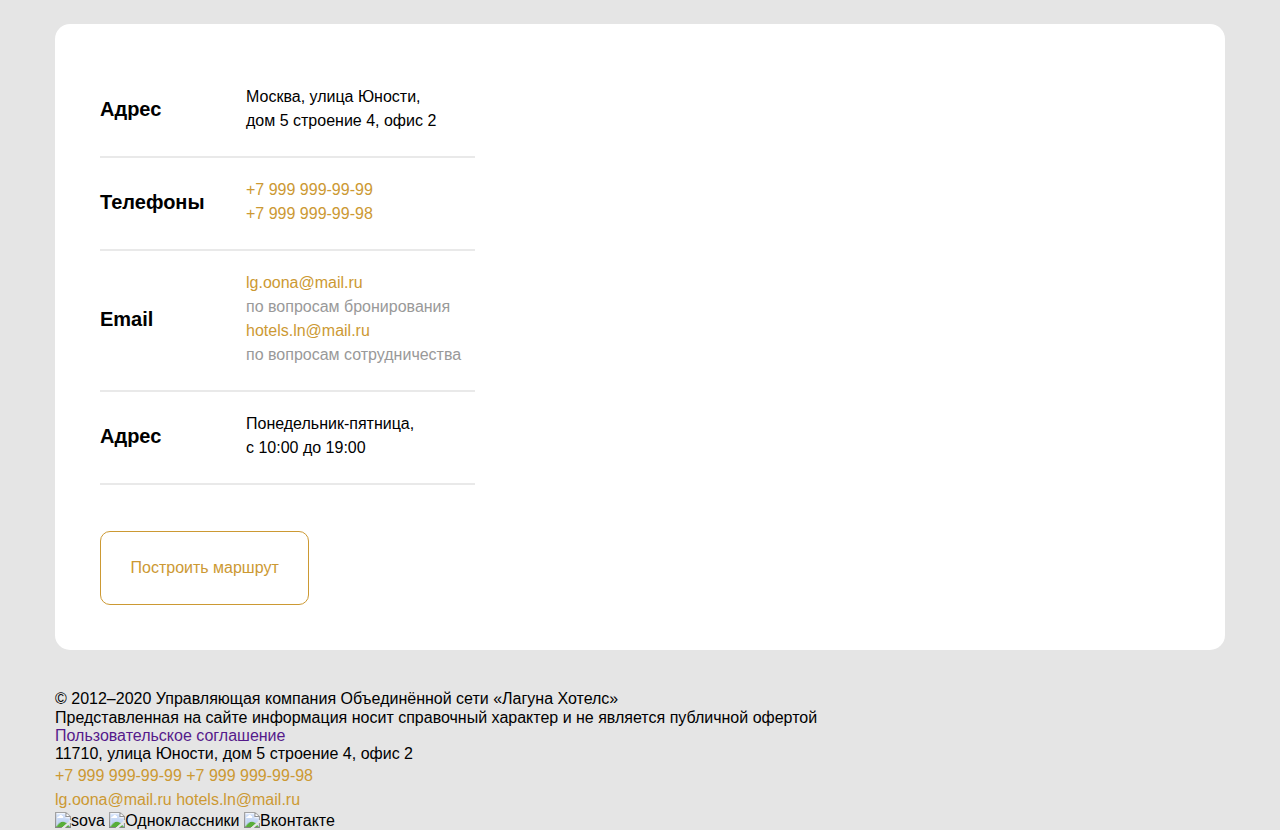
==== commit cc2c4d13: "animation, forms" ====
--- a/hotels/index.html
+++ b/hotels/index.html
@@ -65,6 +65,31 @@
        </nav>
     </header>
     <main class="">
+        <section class="sales container">
+            <h2 class="title sales__title">
+                Спецпредложения
+            </h2>
+            <ul class="sales__list">
+                <li class="sales__item sales__item_left sales__item_1">
+                    <h3 class="item__title item__title_1">Мальдивские острова</h3>
+                    <p class="item__price item__price_1">от 55 000</p>
+                    <a href="" class="item__link item__link_1">Подробнее</a>
+                </li>
+                
+                <li class="sales__item sales__item_left sales__item_2">
+                    <h3 class="item__title item__title_2">Горящий тур на остров Крит</h3>
+                    <p class="item__price item__price_2">от 30 000</p>
+                    <a href="" class="item__link item__link_2">Подробнее</a>
+                </li>
+
+                
+                <li class="sales__item sales__item_left sales__item_3">
+                    <h3 class="item__title item__title_3">Номера категории люкс</h3>
+                    <p class="item__price item__price_3">от 5 000</p>
+                    <a href="" class="item__link item__link_3">Подробнее</a>
+                </li>
+            </ul>
+        </section>
         <section class="about-us container">
             <h2 class="title about-us__title">
                 О нас
@@ -388,15 +413,67 @@
                 </li>
                 <li class="hotels__item hotels__item_other">
                     <a href="" class="hotels__other-link">
-                        Посмотреть все варианты
-                    </a>
+                    </a>
+                    <span class="hotels__other-text">Посмотреть все варианты</span>
                 </li>
             </ul>
         </section>
+        <section class="want container">
+            <h2 class="title want__title">
+                Хочу тур
+            </h2>
+            <form action="https://jsonplaceholder.typicode.com/posts" method="post" class="form want__form">
+                <label class="form__label form__city"> 
+                    <span class="label__title">Город вылета </span>
+                    <select name="city" id="city" class="form__select form__item form__select_city">
+                        <option value="SPB">
+                            Санкт-Петербург
+                        </option>
+                        <option value="EKB">
+                            Екатеринбург
+                        </option>
+                        <option value="MSK">
+                            Москва
+                        </option>
+                    </select>
+                </label>
+                <label class="form__label form__country"> 
+                    <span class="label__title">Страна</span>
+                    <select name="country" id="country" class="form__item form__select form__select_country">
+                        <option value="Australia">
+                            Австралия
+                        </option>
+                        <option value="USA">
+                            США
+                        </option>
+                        <option value="UK">
+                            Великобритания
+                        </option>
+                    </select>
+                </label>
+                <label class="form__label form__date"> 
+                    <span class="label__title">Дата прибытия </span>
+                    <input type="date" value="11" name="date" id="date" class="form__input form__item form__input_date"> 
+                </label>
+                <label class="form__label form__nights"> 
+                    <span class="label__title">Ночей </span>
+                    <input type="number" value="6" name="nights" id="nights" class="form__input form__item form__input_nights">
+                </label>
+                <label class="form__label form__tourists"> 
+                    <span class="label__title">Туристы </span>
+                    <input type="number" value="2" name="tourists" id="tourists" class="form__item form__input form__input_tourists">
+                </label>
+                <button class="btn form__btn">Найти</button>
+            </form>
+         </section>
         <section class="contacts container">
+           <h2 class="title contacts__title">
+            Контакты
+           </h2>
+           <div class="contacts__flexbox">
             <div class="contacts__box">
                 <ul class="contacts__list">
-                    <li class="contacts__adress">
+                    <li class="contacts__item contacts__adress contacts__item_1">
                         <span class="contacts__name">
                             Адрес
                         </span>
@@ -404,7 +481,7 @@
                             Москва, улица Юности, дом 5 строение 4, офис 2
                         </span>
                     </li>
-                    <li class="contacts__tel">
+                    <li class="contacts__item contacts__tel">
                         <span class="contacts__name">
                             Телефоны
                         </span>
@@ -413,7 +490,7 @@
                             <a href="tel:+79999999998" class="tel-link">+7 999 999-99-98</a>
                         </span>
                     </li>
-                    <li class="contacts__email">
+                    <li class="contacts__item contacts__email">
                         <span class="contacts__name">
                             Email
                         </span>
@@ -424,7 +501,7 @@
                             <small class="email-text">по вопросам сотрудничества</small>
                         </span>
                     </li>
-                    <li class="contacts__schedule">
+                    <li class="contacts__item contacts__schedule">
                         <span class="contacts__name">
                             Адрес
                         </span>
@@ -435,8 +512,12 @@
                 </ul>
                 <a href="" class="btn btn__contacts">Построить маршрут</a>
             </div>
-            <div class="contacts__img"></div>
+            <div class="contacts__img">
+                <img src="/img/contacts.jpg" alt="">
+            </div>
+           </div>
         </section>
+       
     </main>
     <footer class="container footer">
         <div class="footer__left">
--- a/hotels/css/style.css
+++ b/hotels/css/style.css
@@ -1,8 +1,73 @@
-
-
+/* open-sans-300 - latin */
+@font-face {
+    font-display: swap; /* Check https://developer.mozilla.org/en-US/docs/Web/CSS/@font-face/font-display for other options. */
+    font-family: 'Open Sans';
+    font-style: normal;
+    font-weight: 300;
+    src: url('../fonts/open-sans-v34-latin-300.eot'); /* IE9 Compat Modes */
+    src: url('../fonts/open-sans-v34-latin-300.eot?#iefix') format('embedded-opentype'), /* IE6-IE8 */
+         url('../fonts/open-sans-v34-latin-300.woff2') format('woff2'), /* Super Modern Browsers */
+         url('../fonts/open-sans-v34-latin-300.woff') format('woff'), /* Modern Browsers */
+         url('../fonts/open-sans-v34-latin-300.ttf') format('truetype'), /* Safari, Android, iOS */
+         url('../fonts/open-sans-v34-latin-300.svg#OpenSans') format('svg'); /* Legacy iOS */
+  }
+  /* open-sans-regular - latin */
+  @font-face {
+    font-display: swap; /* Check https://developer.mozilla.org/en-US/docs/Web/CSS/@font-face/font-display for other options. */
+    font-family: 'Open Sans';
+    font-style: normal;
+    font-weight: 400;
+    src: url('../fonts/open-sans-v34-latin-regular.eot'); /* IE9 Compat Modes */
+    src: url('../fonts/open-sans-v34-latin-regular.eot?#iefix') format('embedded-opentype'), /* IE6-IE8 */
+         url('../fonts/open-sans-v34-latin-regular.woff2') format('woff2'), /* Super Modern Browsers */
+         url('../fonts/open-sans-v34-latin-regular.woff') format('woff'), /* Modern Browsers */
+         url('../fonts/open-sans-v34-latin-regular.ttf') format('truetype'), /* Safari, Android, iOS */
+         url('../fonts/open-sans-v34-latin-regular.svg#OpenSans') format('svg'); /* Legacy iOS */
+  }
+  /* open-sans-500 - latin */
+  @font-face {
+    font-display: swap; /* Check https://developer.mozilla.org/en-US/docs/Web/CSS/@font-face/font-display for other options. */
+    font-family: 'Open Sans';
+    font-style: normal;
+    font-weight: 500;
+    src: url('../fonts/open-sans-v34-latin-500.eot'); /* IE9 Compat Modes */
+    src: url('../fonts/open-sans-v34-latin-500.eot?#iefix') format('embedded-opentype'), /* IE6-IE8 */
+         url('../fonts/open-sans-v34-latin-500.woff2') format('woff2'), /* Super Modern Browsers */
+         url('../fonts/open-sans-v34-latin-500.woff') format('woff'), /* Modern Browsers */
+         url('../fonts/open-sans-v34-latin-500.ttf') format('truetype'), /* Safari, Android, iOS */
+         url('../fonts/open-sans-v34-latin-500.svg#OpenSans') format('svg'); /* Legacy iOS */
+  }
+  /* open-sans-700 - latin */
+  @font-face {
+    font-display: swap; /* Check https://developer.mozilla.org/en-US/docs/Web/CSS/@font-face/font-display for other options. */
+    font-family: 'Open Sans';
+    font-style: normal;
+    font-weight: 700;
+    src: url('../fonts/open-sans-v34-latin-700.eot'); /* IE9 Compat Modes */
+    src: url('../fonts/open-sans-v34-latin-700.eot?#iefix') format('embedded-opentype'), /* IE6-IE8 */
+         url('../fonts/open-sans-v34-latin-700.woff2') format('woff2'), /* Super Modern Browsers */
+         url('../fonts/open-sans-v34-latin-700.woff') format('woff'), /* Modern Browsers */
+         url('../fonts/open-sans-v34-latin-700.ttf') format('truetype'), /* Safari, Android, iOS */
+         url('../fonts/open-sans-v34-latin-700.svg#OpenSans') format('svg'); /* Legacy iOS */
+  }
+
+
+html {
+    font-family: 'Gill Sans', 'Gill Sans MT', Calibri, 'Trebuchet MS', sans-serif;
+}
 
 * {
     box-sizing: border-box;
+
+}
+
+*:focus {
+    background-color: rgb(206, 142, 142, 0.4);
+}
+
+
+:root {
+    --btn-color: #CC9933;
 }
 
 body {
@@ -11,6 +76,13 @@
 
 a {
     text-decoration: none;
+    transition: color 0.2s linear;
+}
+
+a:hover {
+    color:#4f2222;
+    border-color: #4f2222;
+    
 }
 
 ul {
@@ -30,7 +102,7 @@
 }
 
 .container {
-    max-width: 1170px;
+    max-width: 1200px;
     margin-right: auto;
     margin-left: auto;
     padding-left: 15px;
@@ -39,9 +111,15 @@
 
 .btn {
     padding: 13px 20px;
-    color: #CC9933;
+    color: var(--btn-color);
     border-radius: 10px;
-    border: 1px solid #CC9933;
+    border: 1px solid var(--btn-color);
+    cursor: pointer;
+    transition: transform 0.3s linear;
+}
+
+.btn:hover {
+    transform: scaleX(110%) translateY(-10px); 
 }
 
 .title {
@@ -83,7 +161,6 @@
 
 .header__lk {
     padding-left: 20px;
-    display: inline-block;
     background-image: url(../img/lk.png);
     background-position: left center;
     background-size: auto 100%;
@@ -92,8 +169,7 @@
     font-weight: 400;
     font-size: 16px;
     line-height: 16px;
-    color: #CC9933;
-
+    color: var(--btn-color);
 }
 
 .header__nav {
@@ -108,6 +184,7 @@
 
 .nav__list {
     display: flex;
+    flex-wrap: wrap;
     align-items: center;
     margin-right: auto;
 }
@@ -128,8 +205,108 @@
 }
 
 
-/* SPECIAL */
-
+/* SALES */ 
+
+
+.sales {
+    margin-bottom: 70px; 
+    display: flex;
+    flex-flow: column wrap;
+}
+
+.sales__list {
+    display: flex;
+    flex-flow: column wrap;
+    max-height: 600px;
+}
+
+.sales__item {
+    display: flex;
+    flex-direction: column;
+    width: calc(573px);
+    padding: 40px 108px 40px 45px;
+    border-radius: 15px;
+    position: relative;
+   
+
+}
+
+.sales__item_1 {
+    margin-bottom: 24px;
+    margin-right: 24px;
+    background: url(/img/maldiv.jpg);
+    background-repeat: no-repeat;
+    background-size: contain;
+
+}
+
+.sales__item_2 {
+    margin-right: 24px;
+    background: url(/img/krit.jpg);
+    background-repeat: no-repeat;
+    background-size: contain;
+    border-radius: 18px;
+}
+
+.sales__item_3 {
+    height: 100%;
+    padding: 212px 229px 40px 45px;
+    background: url(/img/lux.jpg);
+    background-repeat: no-repeat;
+    background-size: contain;
+}
+
+.sales__item_1::after,
+.sales__item_2::after {
+    content: '';
+    background-image: url(/img/darken.png); 
+    background-repeat: no-repeat;
+    background-size: contain;
+    width: 100%;
+    height: 100%;
+    position: absolute;
+    top: 0;
+    left: 0;
+    border-radius: 15px;
+    opacity: 0.5;
+    
+}
+
+.item__title {
+    max-width: 350px;
+    font-weight: 700;
+    font-size: 40px;
+    line-height: 40px;
+    color: #fff;
+}
+
+.item__title_3 {
+    min-width: 299px;
+    font-size: 60px;
+    line-height: 60px;
+}
+
+.item__price {
+    margin-top: 15px;
+    font-weight: 400;
+    font-size: 20px;
+    line-height: 20px;
+    color: #fff;
+}
+
+.item__price_3 {
+    font-size: 30px;
+    line-height: 30px;
+    color: #fff;
+}
+
+.item__link {
+    margin-top: 47px;
+    font-weight: 400;
+    font-size: 16px;
+    line-height: 16px;
+    color:#F0BF5F;
+}
 
 /* ABOUT US */
 
@@ -207,31 +384,9 @@
     line-height: 40px;
     display: inline;
 
-    color: #CC9933;
-
-}
-
-
-
-/* .pointer {
-    width: 1px;
-    height: 1px;
-    margin-left: 10px;
-    
-    border: 2px solid #CC9933;
-    transform: rotate(-45deg);
-    
-} */
-
-/* .pointer {
-    display: inline-block;
-    width: 20px;
-    height: 20px;
-    background-image: url(../img/pointer.png);
-    background-position: center ;
-    background-size: cover;
-    background-repeat: no-repeat;
-} */
+    color: var(--btn-color);
+
+}
 
 
 .services__text {
@@ -458,6 +613,8 @@
 .hotels__item_other {
     padding: 373px 54px 27px;
     border-radius: 15px;
+    position: relative;
+
 
 
     background-image: url(../img/hotelother.jpg);
@@ -470,7 +627,152 @@
     font-size: 20px;
     line-height: 40px;
     color: #fff;
-
-    
-
-}+    position: absolute;
+    width: 100%;
+    height: 100%;
+    top: 0;
+    left: 0;
+}
+
+.hotels__other-text {
+    font-weight: 500;
+    font-size: 20px;
+    line-height: 40px;
+    color: #fff;
+}
+
+/* CONTACTS */
+
+
+.contacts__flexbox {
+    display: flex;
+    flex-wrap: wrap ;
+    justify-content: space-between;
+    padding: 45px;
+    background: #FFFFFF;
+    border-radius: 15px;   
+    margin-bottom: 40px;
+}
+
+.contacts__item {
+    display: flex;
+    justify-content: space-between;
+    align-items: center;
+    width: 375px;
+    padding-bottom: 23px;
+    border-bottom: 2px solid #E9E9E9;    ; 
+}
+
+
+
+.contacts__item {
+    margin-top: 20px;
+}
+
+.contacts__item_1 {
+    margin-top: 0px;
+}
+
+
+
+.contacts__name {
+    font-weight: 700;
+    font-size: 20px;
+    line-height: 20px;
+}
+
+.contacts__value {
+    display: flex;
+    flex-direction: column;
+    width: 229px;
+    font-weight: 400;
+    font-size: 16px;
+    line-height: 24px;
+}
+
+
+
+
+.tel-link {
+    font-weight: 400;
+    font-size: 16px;
+    line-height: 24px;
+   color: var(--btn-color);
+}
+
+.btn__contacts {
+    display: inline-block;
+    margin-top: 30px;
+    padding: 27px 29.5px;
+}
+
+.email-link {
+    font-weight: 40;
+    font-size: 16px;
+    line-height: 24px;
+    color:var(--btn-color);
+}
+
+.email-text {
+    font-weight: 400;
+    font-size: 16px;
+    line-height: 24px;
+    color:#999999;
+}
+
+
+/* FORM want */
+
+
+.want {
+    margin-bottom: 70px;
+    padding: 45px 40px;
+
+    background-color: #E9E9E9;
+    border-radius: 15px;
+}
+
+
+
+.form {
+    display: flex;
+    flex-wrap: wrap;
+    padding: 31px 28px;
+    border-radius: 15px;
+    background-color: #FFFFFF;
+}
+
+.form__label {
+    display: flex;
+    flex-direction: column;
+}
+
+.label__title {
+    margin-bottom: 15px;
+}
+
+.form__label {
+    margin-right: 41px;
+}
+
+.form__select {
+    width: 169px;
+}
+
+.form__input {
+    width: 121px;
+}
+
+.form__item {
+    border: none;
+}
+
+.form__btn {
+    padding: 13px 30px;
+    margin-left: 10px;
+}
+
+
+/* FOOTER */
+
+
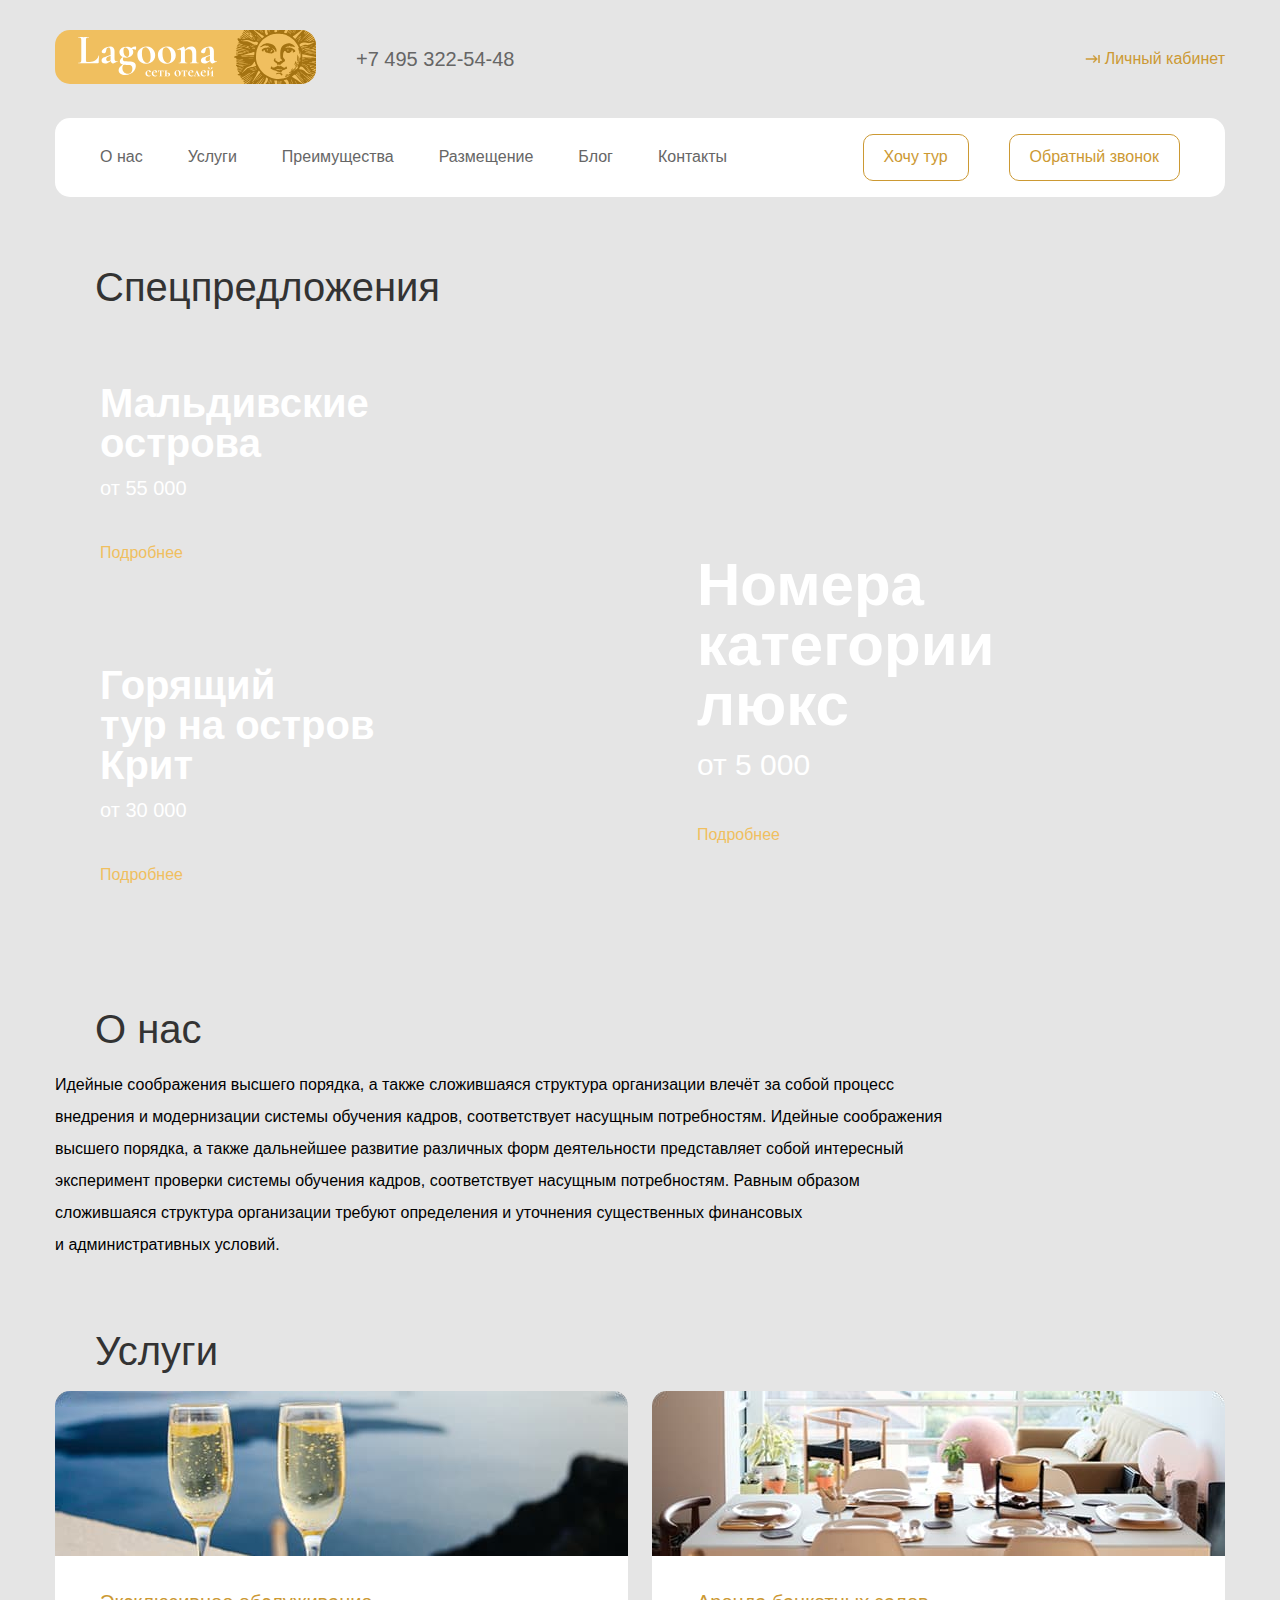
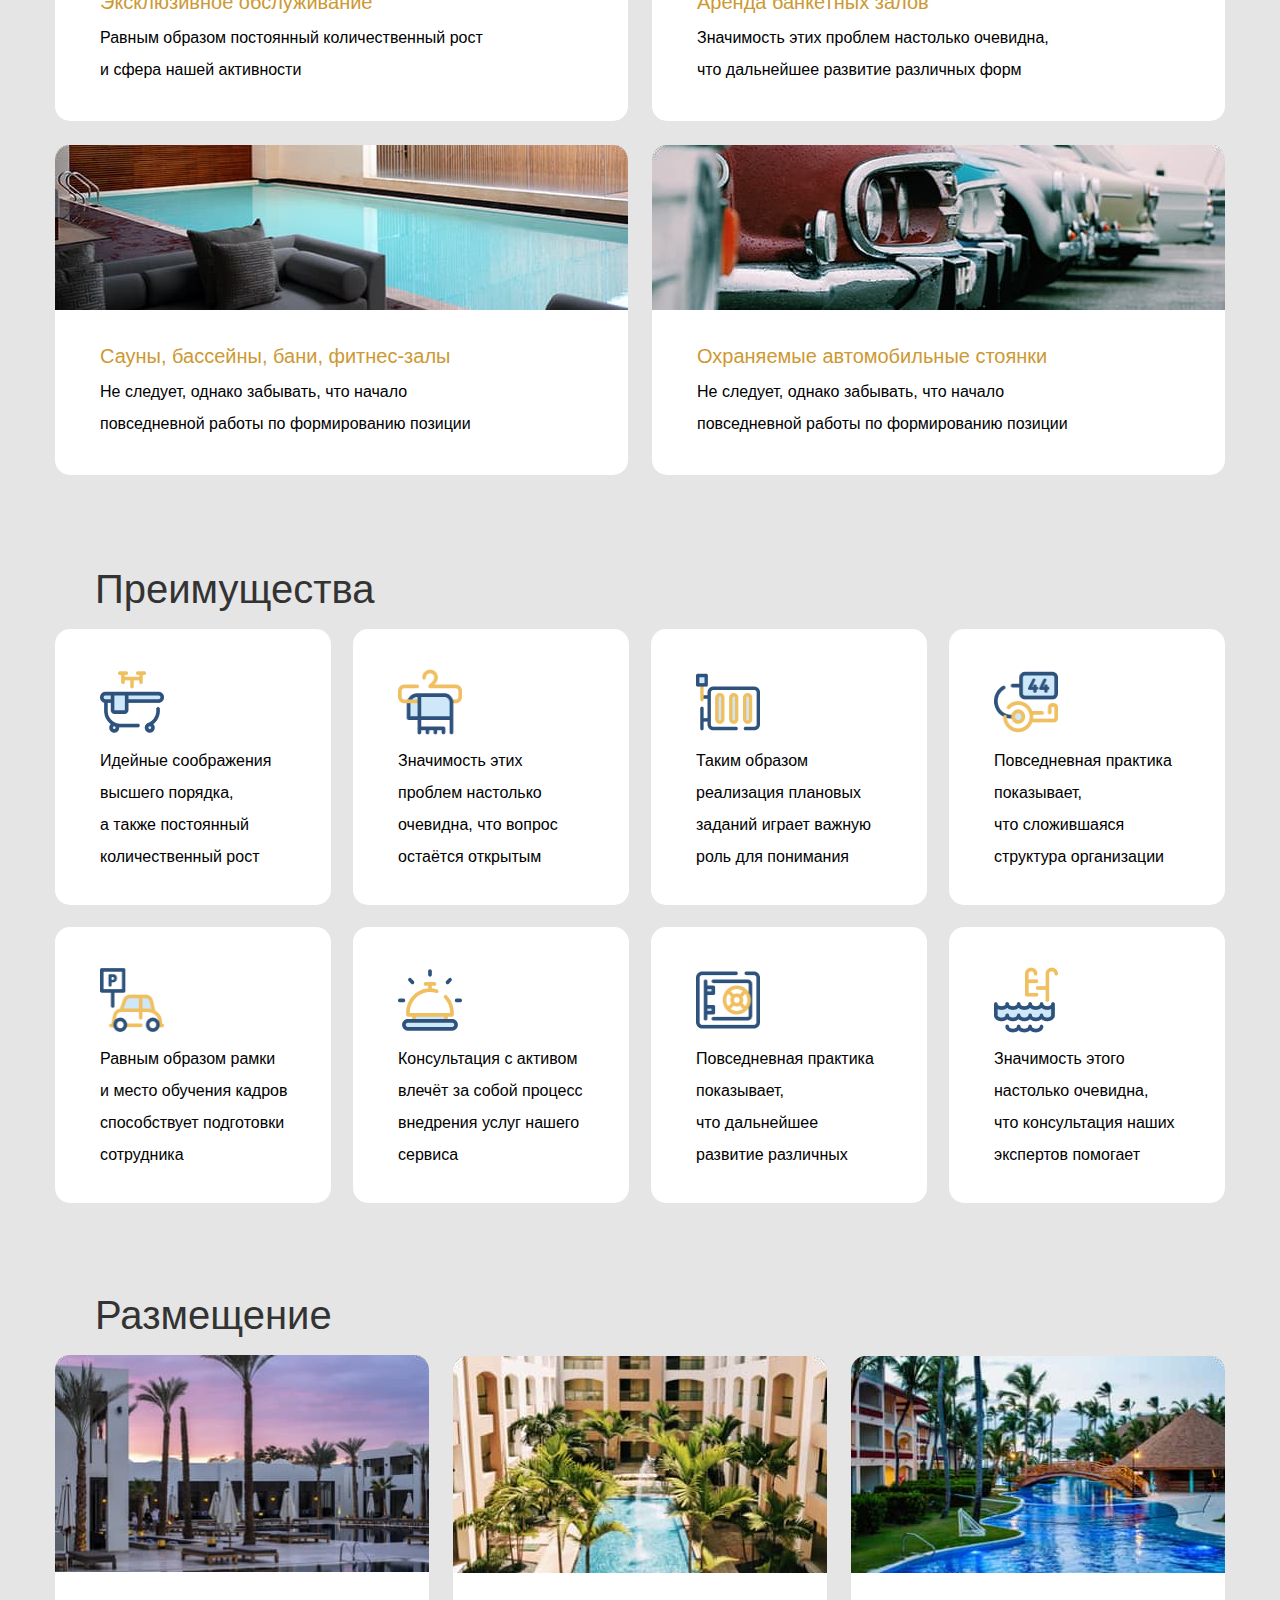
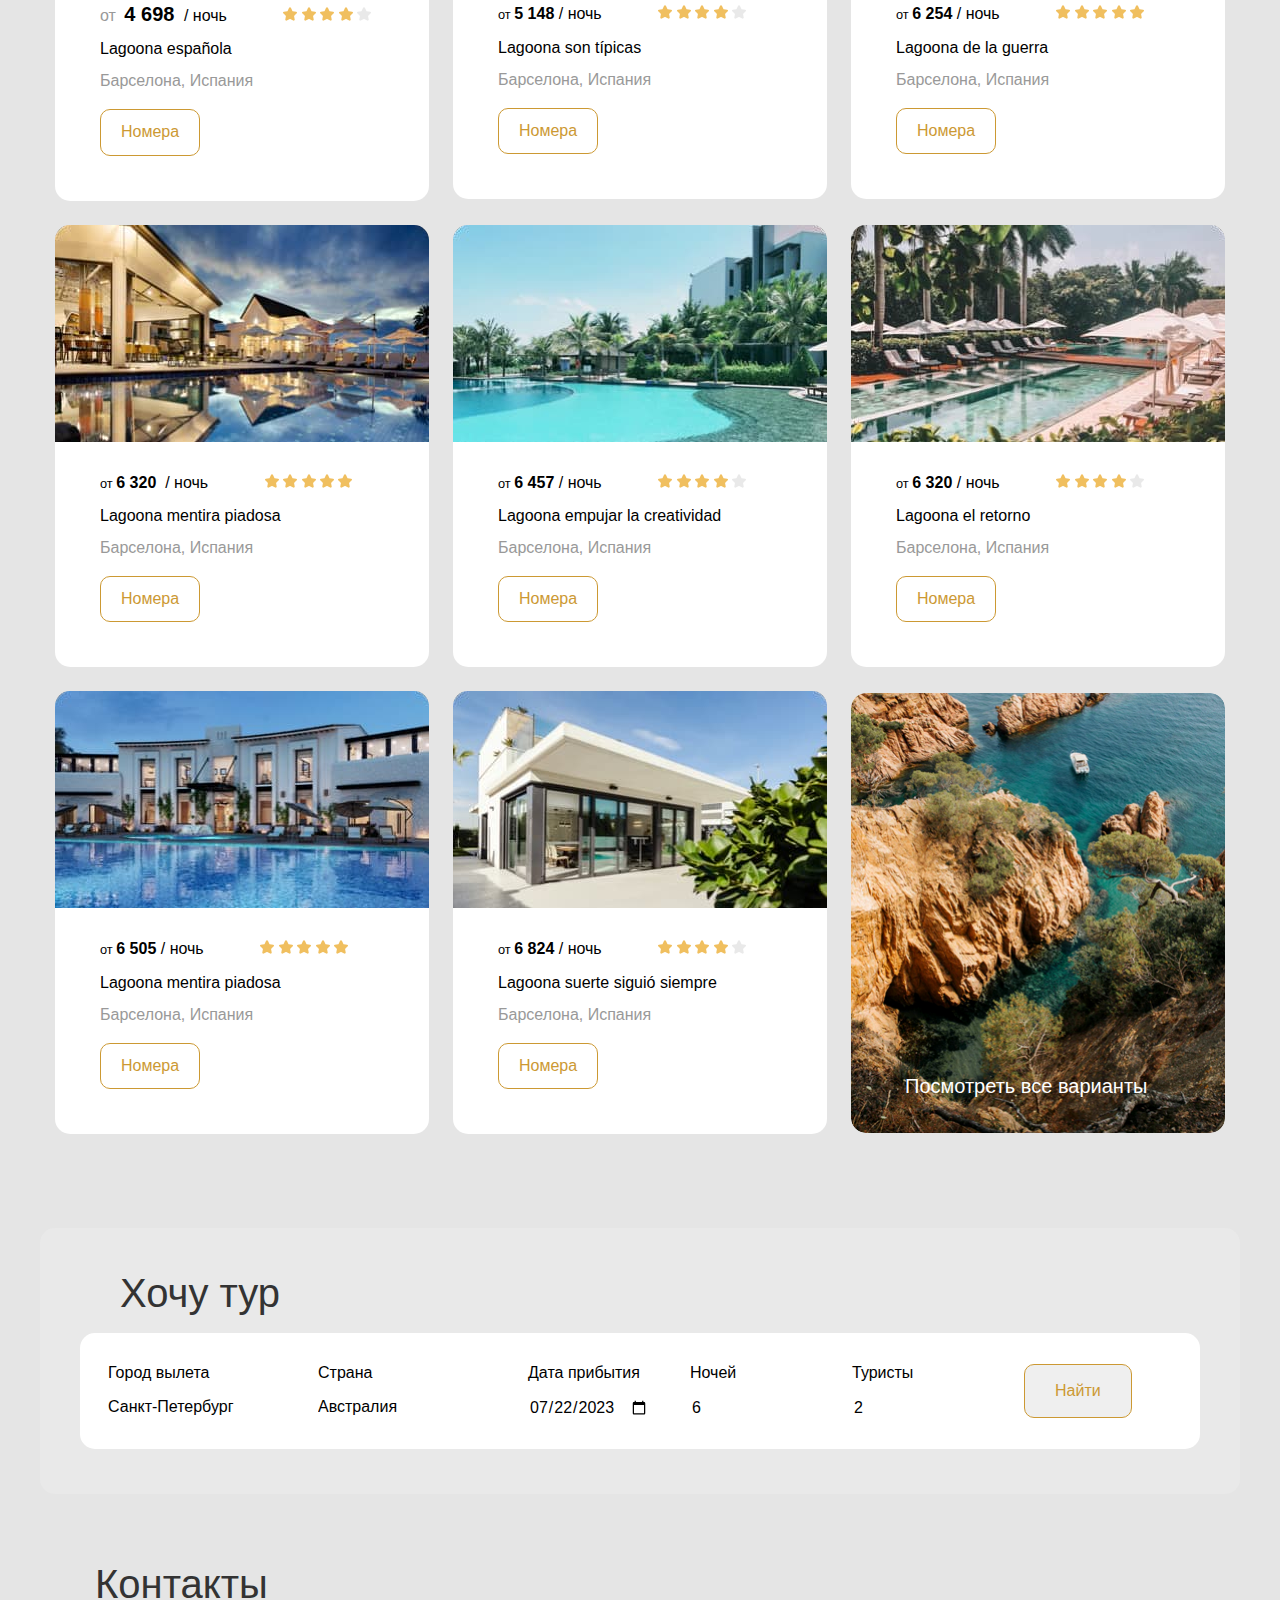
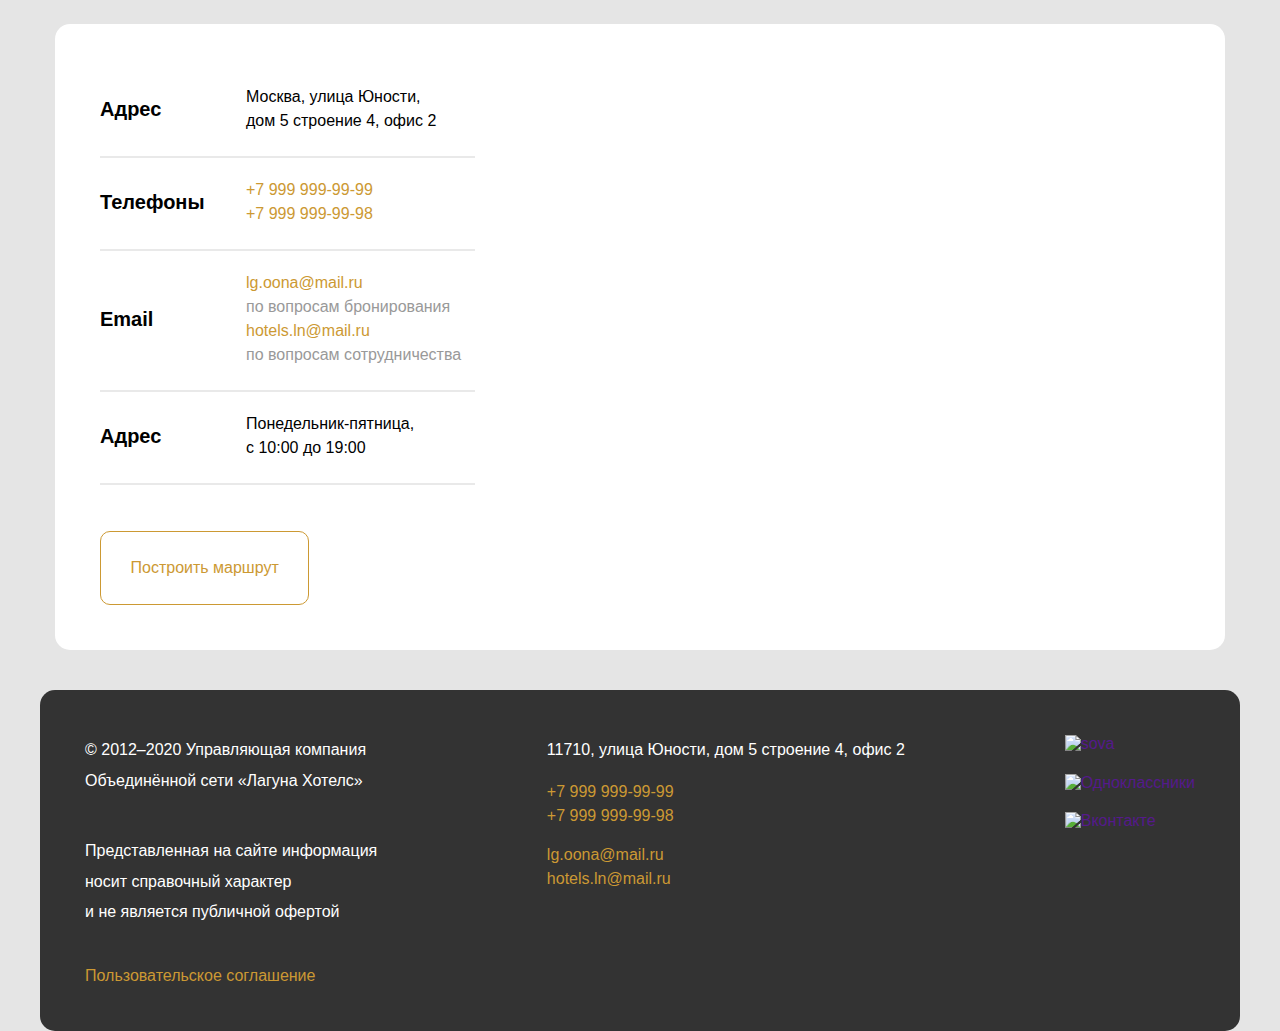
==== commit 314863c4: "form ready" ====
--- a/hotels/index.html
+++ b/hotels/index.html
@@ -453,7 +453,7 @@
                 </label>
                 <label class="form__label form__date"> 
                     <span class="label__title">Дата прибытия </span>
-                    <input type="date" value="11" name="date" id="date" class="form__input form__item form__input_date"> 
+                    <input type="date" value="2023-07-22" name="date" id="date" class="form__input form__item form__input_date"> 
                 </label>
                 <label class="form__label form__nights"> 
                     <span class="label__title">Ночей </span>
@@ -535,19 +535,21 @@
             <p class="footer__adress">
                 11710, улица Юности, дом 5 строение 4, офис 2
             </p>
-            <p class="tel-box">
+            <p class="footer__tel-box tel-box">
                 <a href="tel:+79999999999" class="tel-link">+7 999 999-99-99</a>
                 <a href="tel:+79999999998" class="tel-link">+7 999 999-99-98</a>
             </p>
-            <p class="email-box">
+            <p class="email-box footer__email-box">
                 <a href="mailto:lg.oona@mail.ru" class="email-link">lg.oona@mail.ru</a>
                 <a href="mailto:hotels.ln@mail.ru" class="email-link">hotels.ln@mail.ru</a>
             </p>
         </div>
         <div class="footer-right footer__social-list">
-            <img src="" alt="sova" class="social-list__item">
-            <img src="" alt="Одноклассники" class="social-list__item">
-            <img src="" alt="Вконтакте" class="social-list__item">
+            <a href="" class="footer__social sova"><img src="/img/sova.svg" alt="sova" class="social-list__item"></a>
+            <a href="" class="footer__social ok"><img src="/img/ok.svg" alt="Одноклассники" class="social-list__item"></a>
+            <a href="" class="footer__social vk"><img src="/img/vk.svg" alt="Вконтакте" class="social-list__item"></a>
+      
+
         </div>
     </footer>
 </body>
--- a/hotels/css/style.css
+++ b/hotels/css/style.css
@@ -772,7 +772,95 @@
     margin-left: 10px;
 }
 
+.form__select {
+    appearance: none;
+    background: url(/img/formPointer.svg);
+    background-repeat: no-repeat;
+    background-position: center right;
+}
+
 
 /* FOOTER */
 
-
+.footer {
+    display: flex;
+    position: relative;
+    justify-content: space-between;
+    flex-wrap: wrap;
+    padding: 45px;
+    border-radius: 15px;
+    background: #333333;
+    
+}
+
+.footer::after {
+    content: '';
+    position: absolute; 
+    background: url(/img/sun.svg);
+    z-index: 1;
+    background-repeat: no-repeat;
+    background-size: contain;
+    width: 55%;
+    height: 55%;
+    left: 800px;
+    top: 153px;
+}
+
+
+/* .footer__left {
+    margin-right: 125px;
+}
+
+.footer__center {
+    margin-right: 369px;
+}
+
+.footer-right {
+   
+} */
+
+.footer__social-list {
+    display: flex;
+    flex-direction: column
+}
+
+.footer__text {
+    max-width: 302px;
+    margin-bottom: 40px;
+    font-weight: 400;   
+    font-size: 16px;
+    line-height: 30.4px;
+    color:  #FFFFFF;
+
+}
+
+.footer__accept {
+    color: #CC9933;
+    font-weight: 400;
+    font-size: 16px;
+    line-height: 16px;
+}
+
+.footer__adress {
+    margin-bottom: 15px;
+    font-weight: 400;
+    color: #FFFFFF;
+    font-size: 16px;
+    line-height: 30px;
+}
+
+.footer__tel-box {
+    display: flex;
+    flex-direction: column;
+    margin-bottom: 15px;
+}
+
+.footer__email-box {
+    display: flex;
+    flex-direction: column;
+}
+
+.footer__social {
+    margin-bottom: 20px;
+}
+
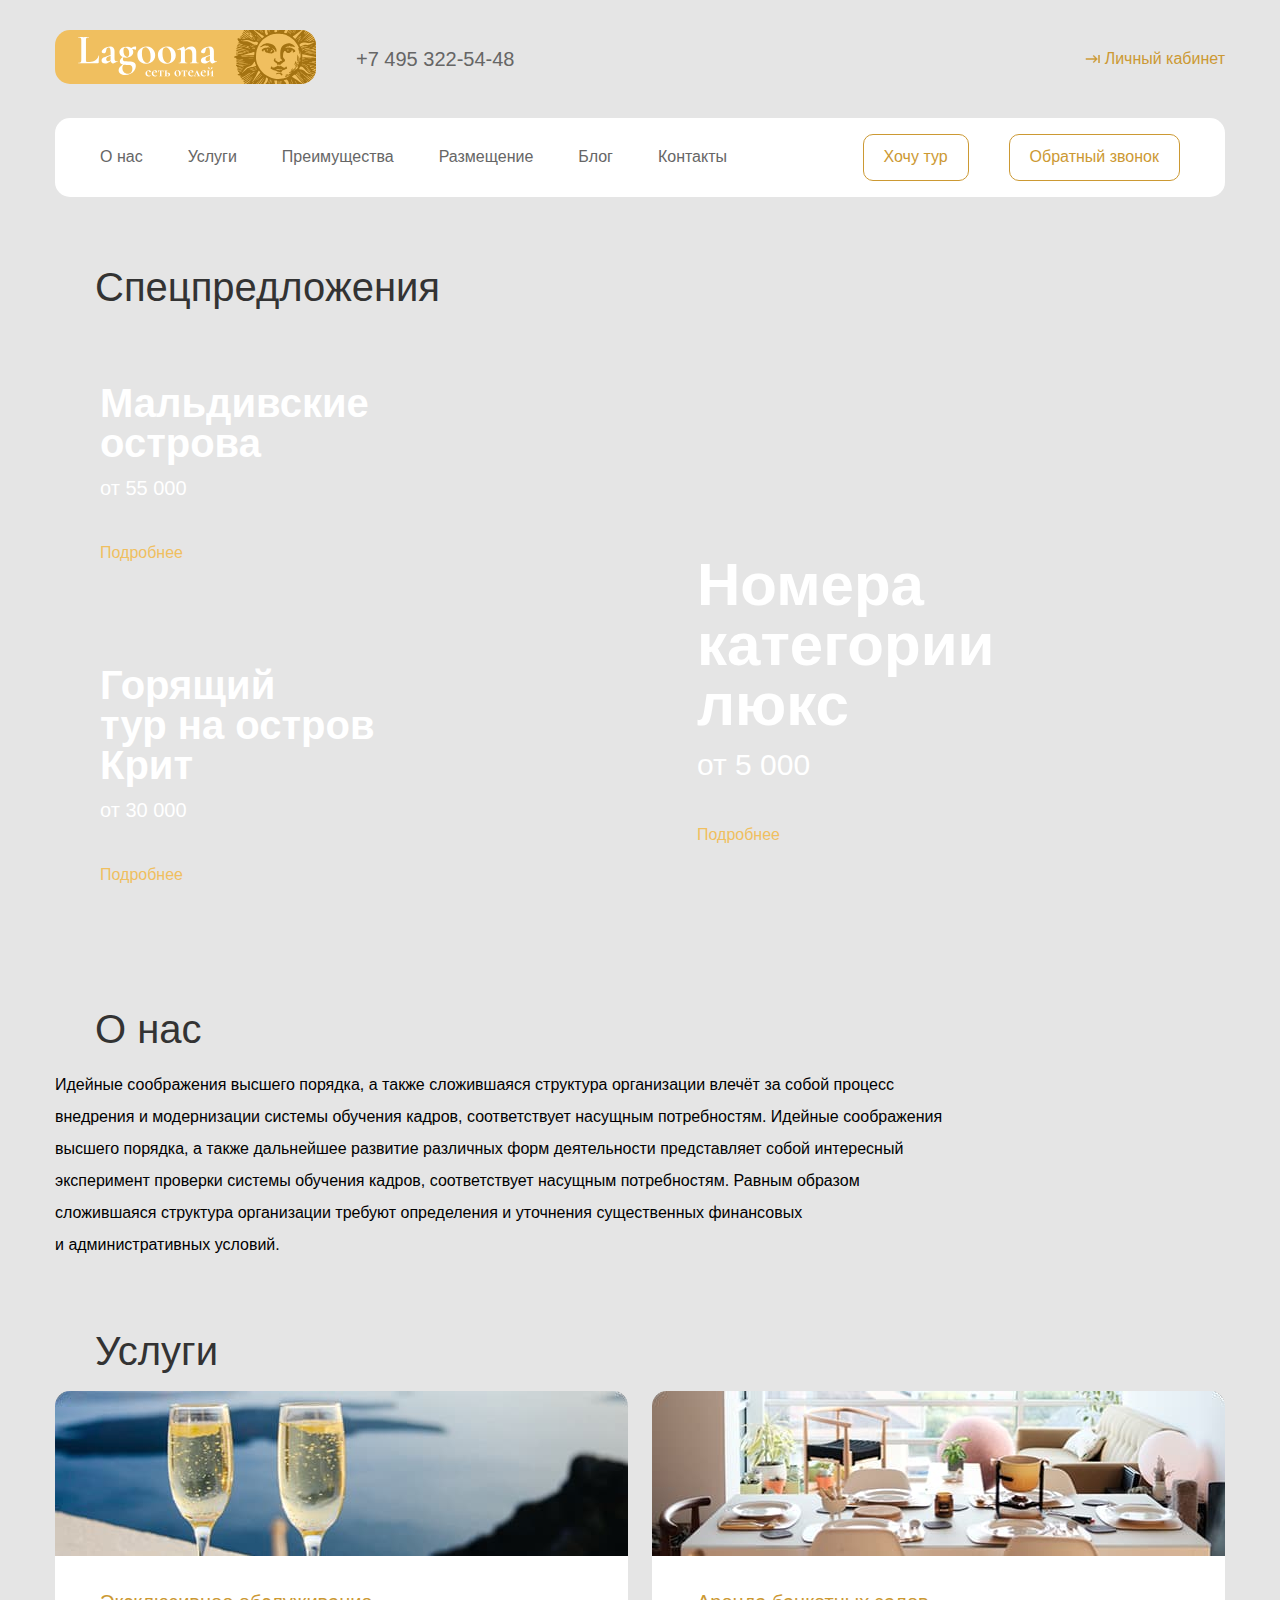
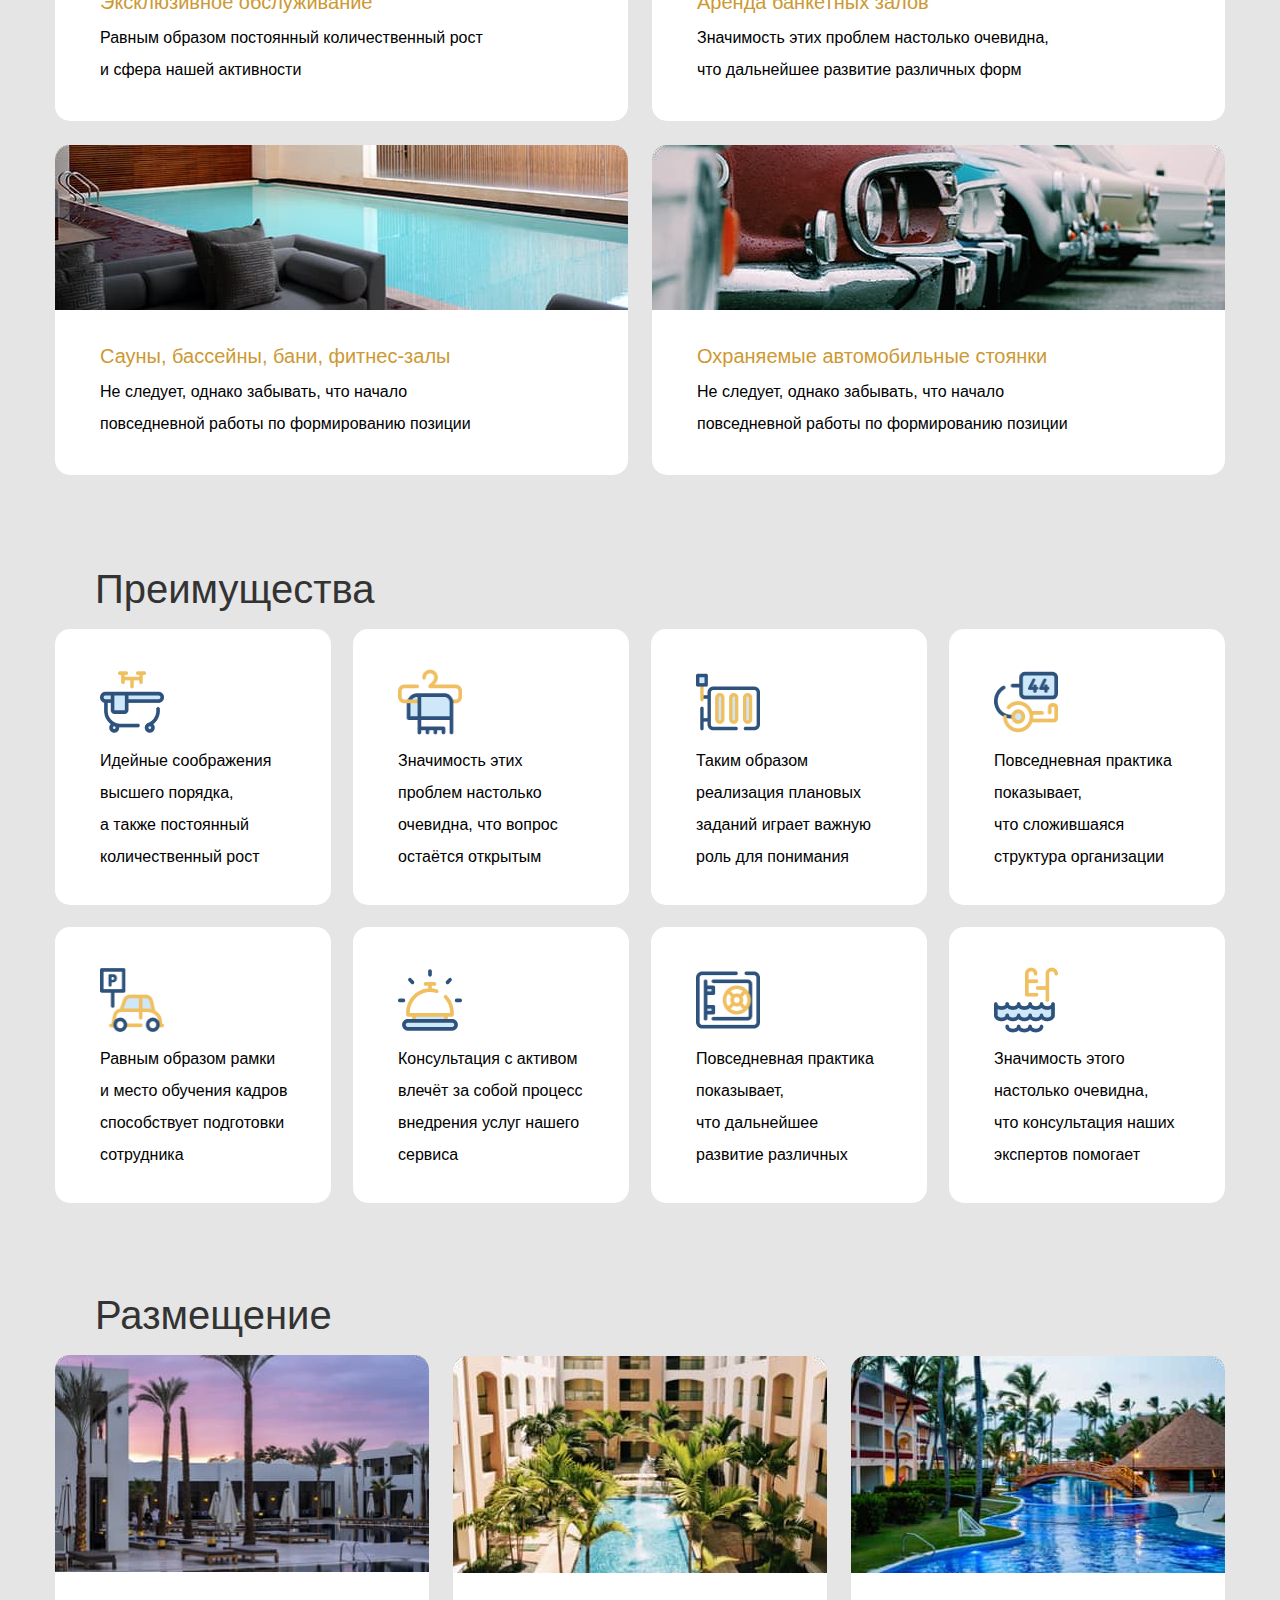
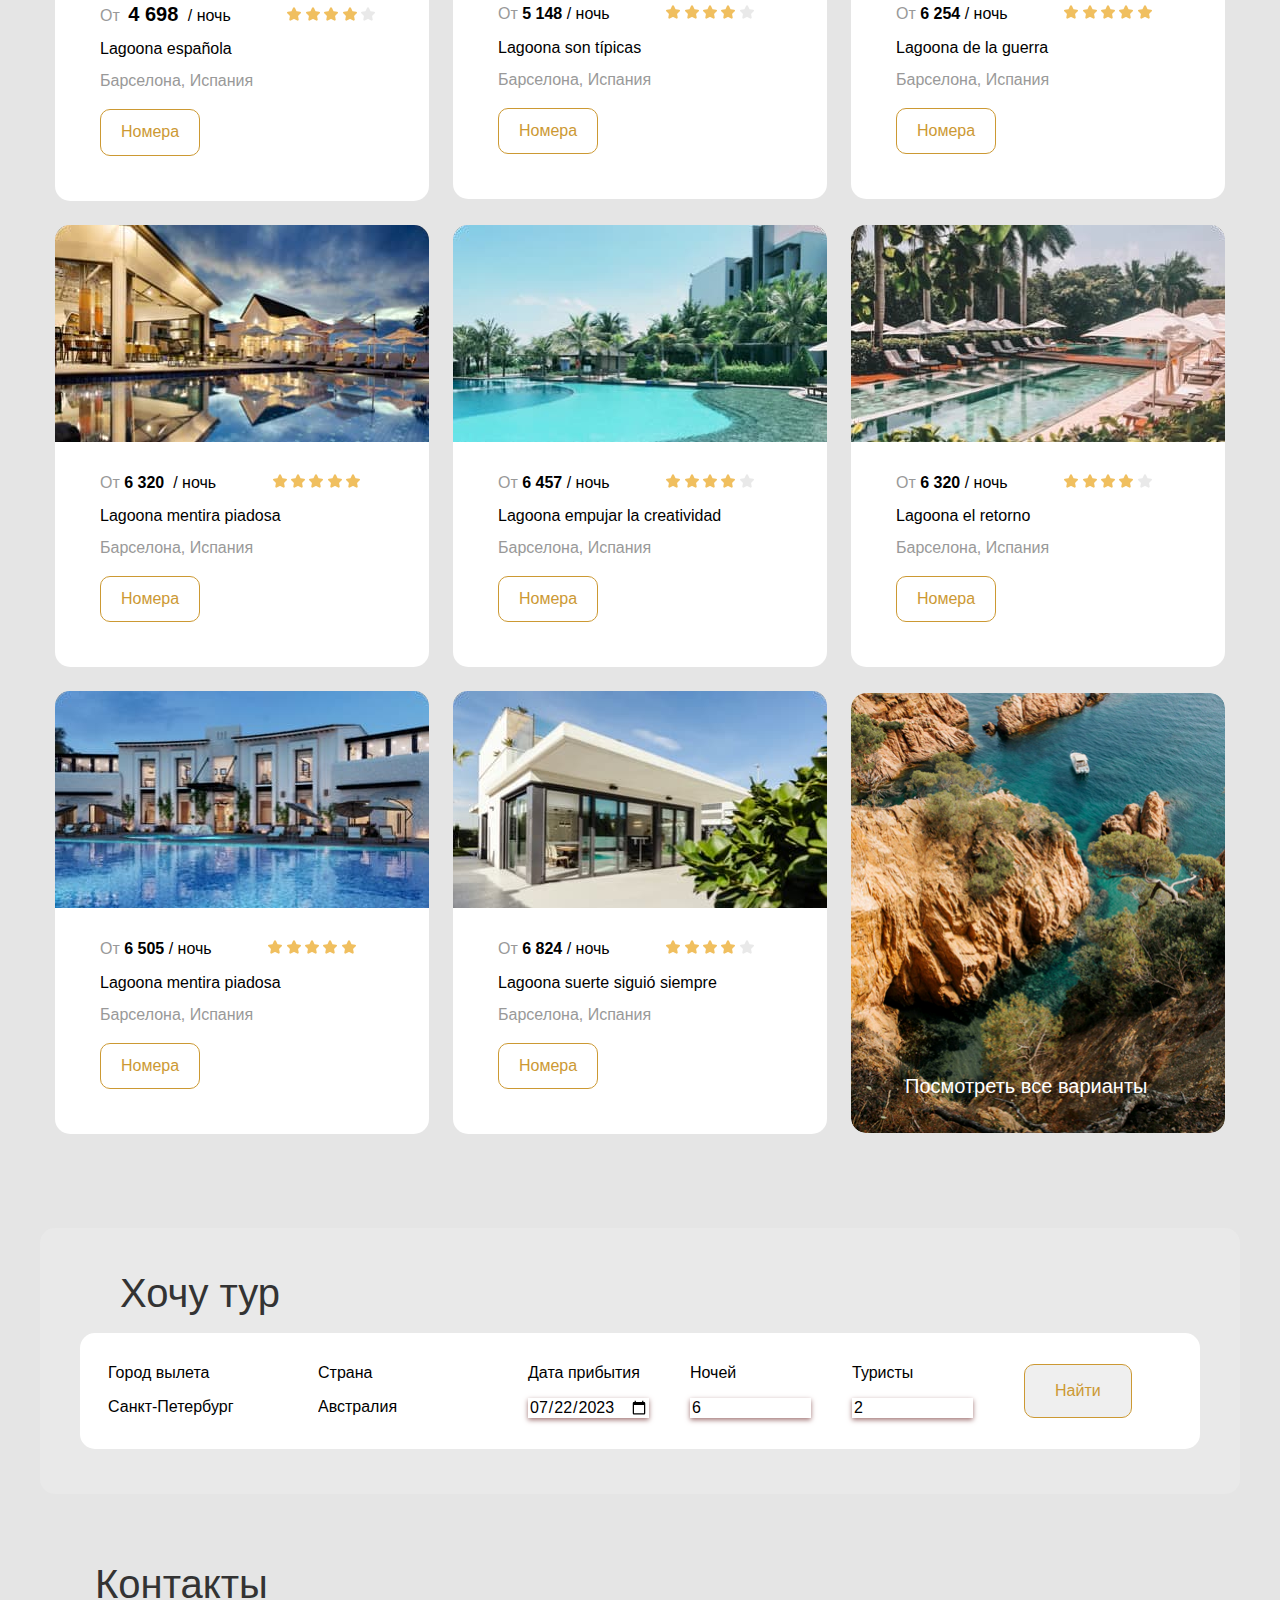
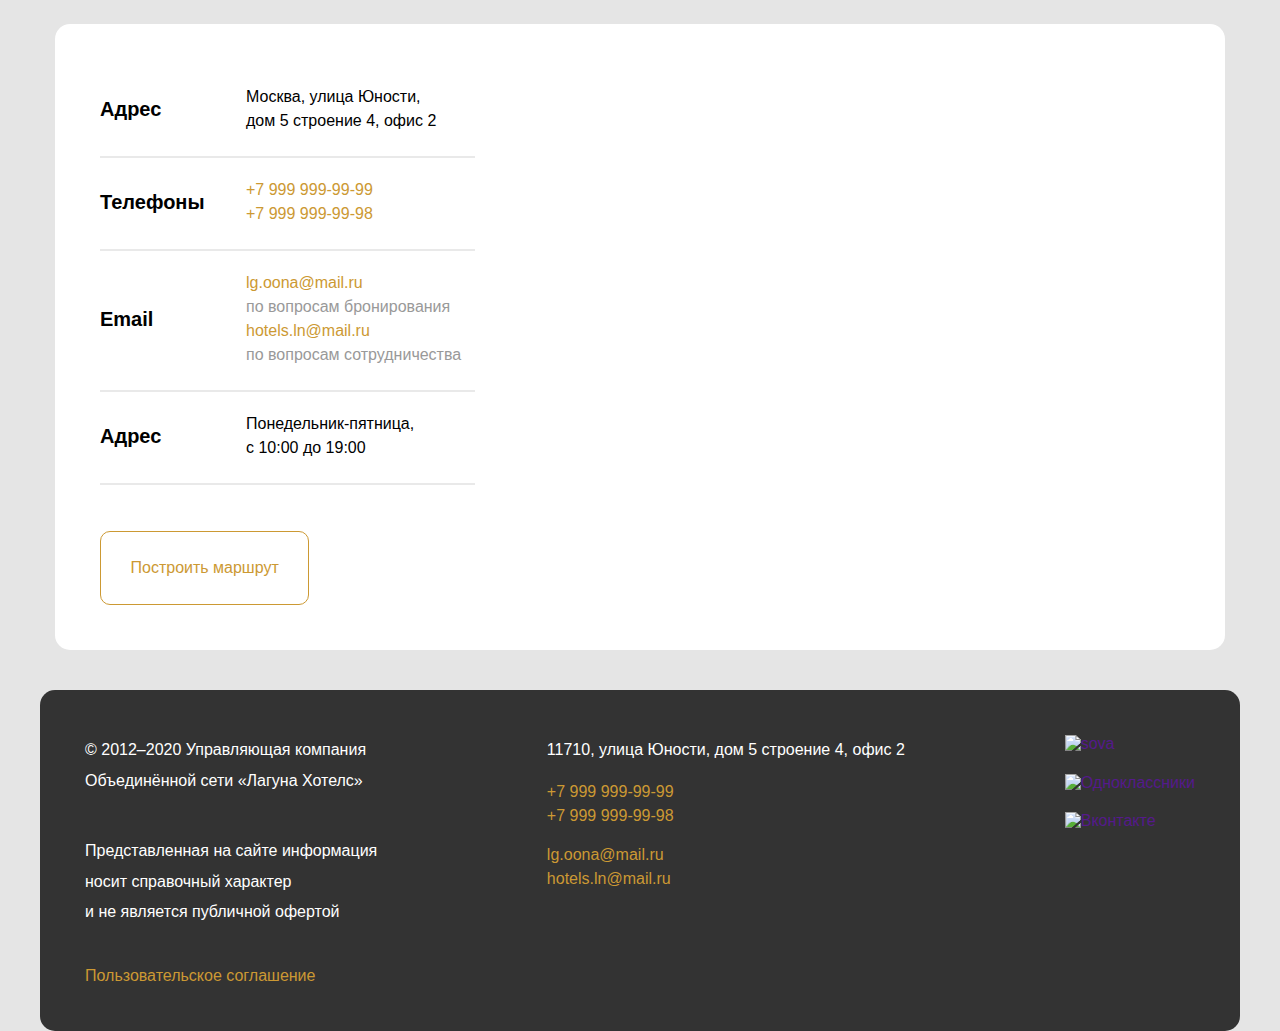
==== commit cbb998db: "evklid" ====
--- a/hotels/index.html
+++ b/hotels/index.html
@@ -224,7 +224,7 @@
                 </li>
                 <li class="hotels__item hotels__item_2">
                     <span>
-                        <small>
+                        <small class="hotels__small">
                             от
                         </small>
                         <strong>
@@ -251,7 +251,7 @@
                 </li>
                 <li class="hotels__item hotels__item_3">
                     <span>
-                        <small>
+                        <small class="hotels__small">
                             от
                         </small>
                         <strong>
@@ -278,7 +278,7 @@
                 </li>
                 <li class="hotels__item hotels__item_4">
                     <span>
-                        <small>
+                        <small class="hotels__small">
                             от
                         </small>
                         <strong>
@@ -305,7 +305,7 @@
                 </li>
                 <li class="hotels__item hotels__item_5">
                     <span>
-                        <small>
+                        <small class="hotels__small">
                             от
                         </small>
                         <strong>
@@ -332,7 +332,7 @@
                 </li>
                 <li class="hotels__item hotels__item_6">
                     <span>
-                        <small>
+                        <small class="hotels__small">
                             от
                         </small>
                         <strong>
@@ -359,7 +359,7 @@
                 </li>
                 <li class="hotels__item hotels__item_7">
                     <span>
-                        <small>
+                        <small class="hotels__small">
                             от
                         </small>
                         <strong>
@@ -386,7 +386,7 @@
                 </li>
                 <li class="hotels__item hotels__item_8">
                     <span>
-                        <small>
+                        <small class="hotels__small">
                             от
                         </small>
                         <strong>
--- a/hotels/css/style.css
+++ b/hotels/css/style.css
@@ -536,6 +536,8 @@
 }
 
 .hotels__small {
+    text-transform: capitalize;
+
     font-weight: 400;
     font-size: 16px;
     line-height: 16px;
@@ -759,6 +761,10 @@
     width: 169px;
 }
 
+.form__input:read-write {
+    box-shadow: 0 2px 5px rgb(161, 117, 117);
+}
+
 .form__input {
     width: 121px;
 }
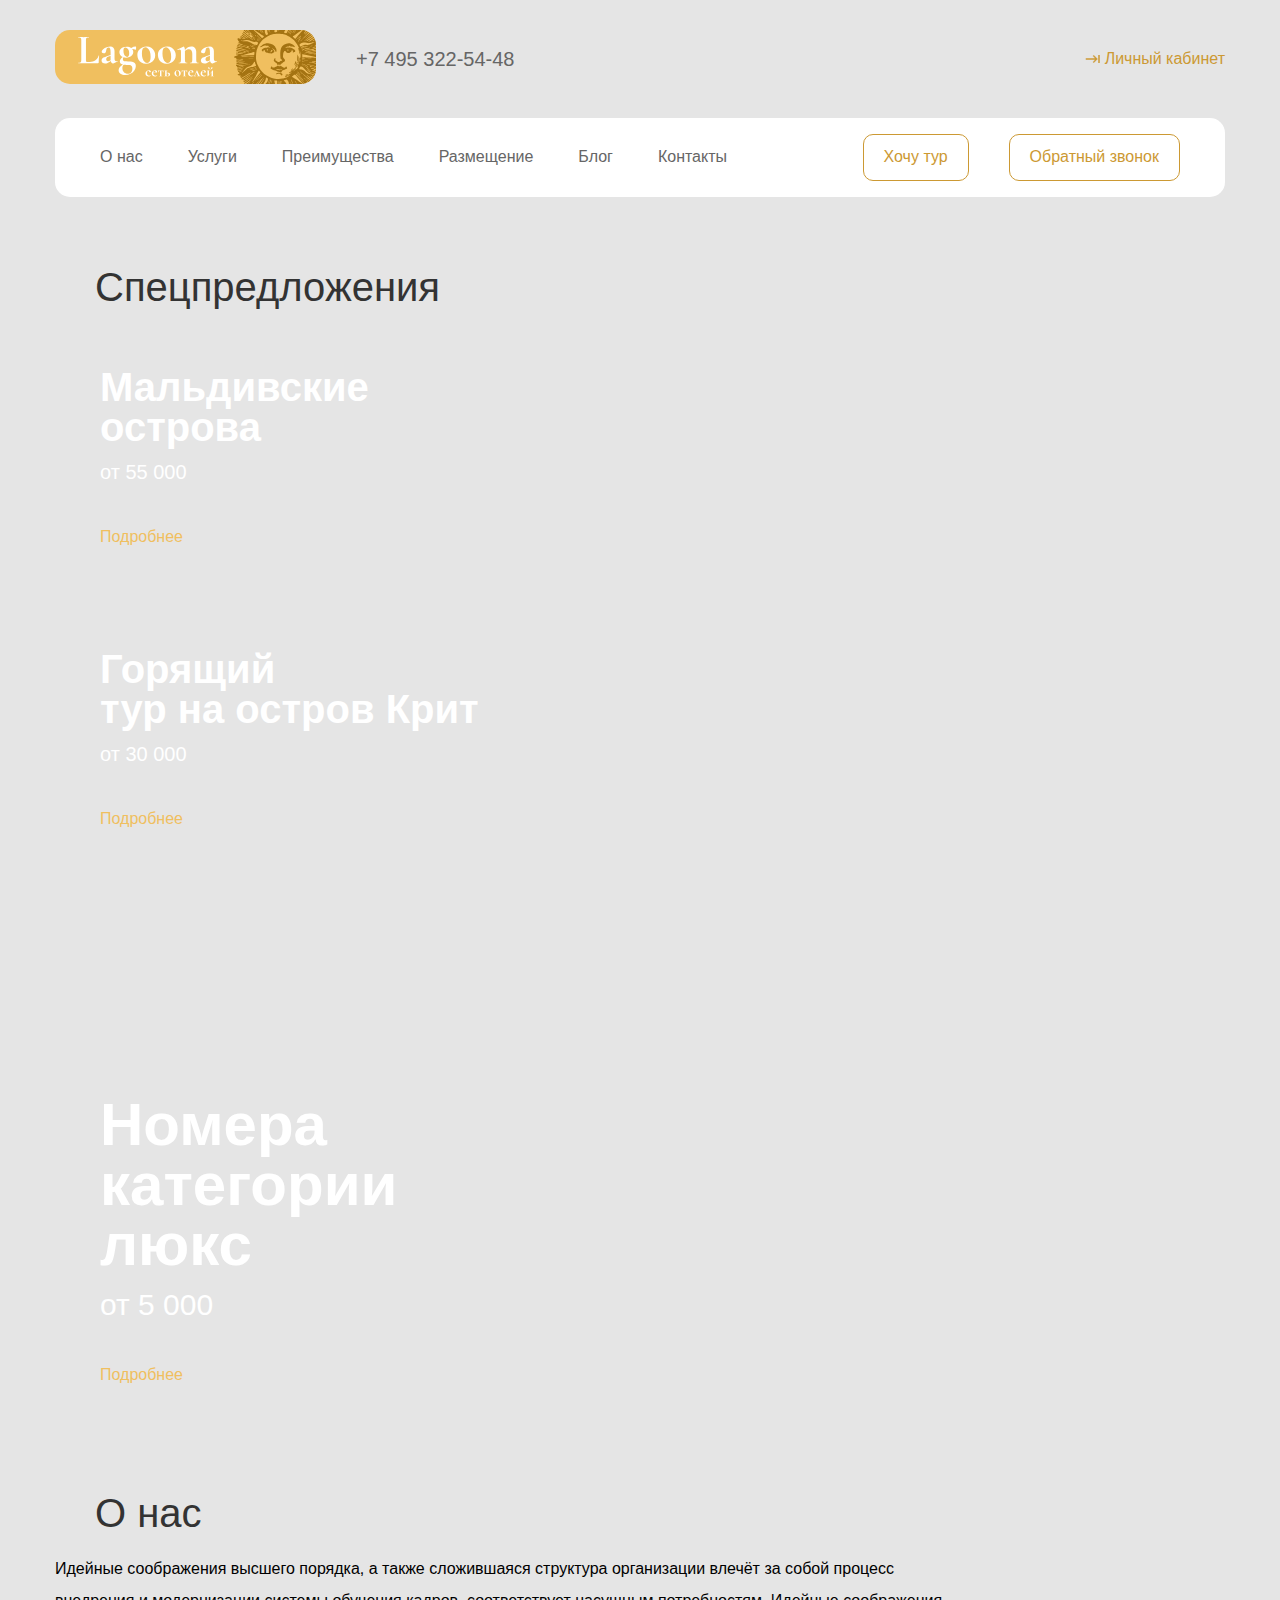
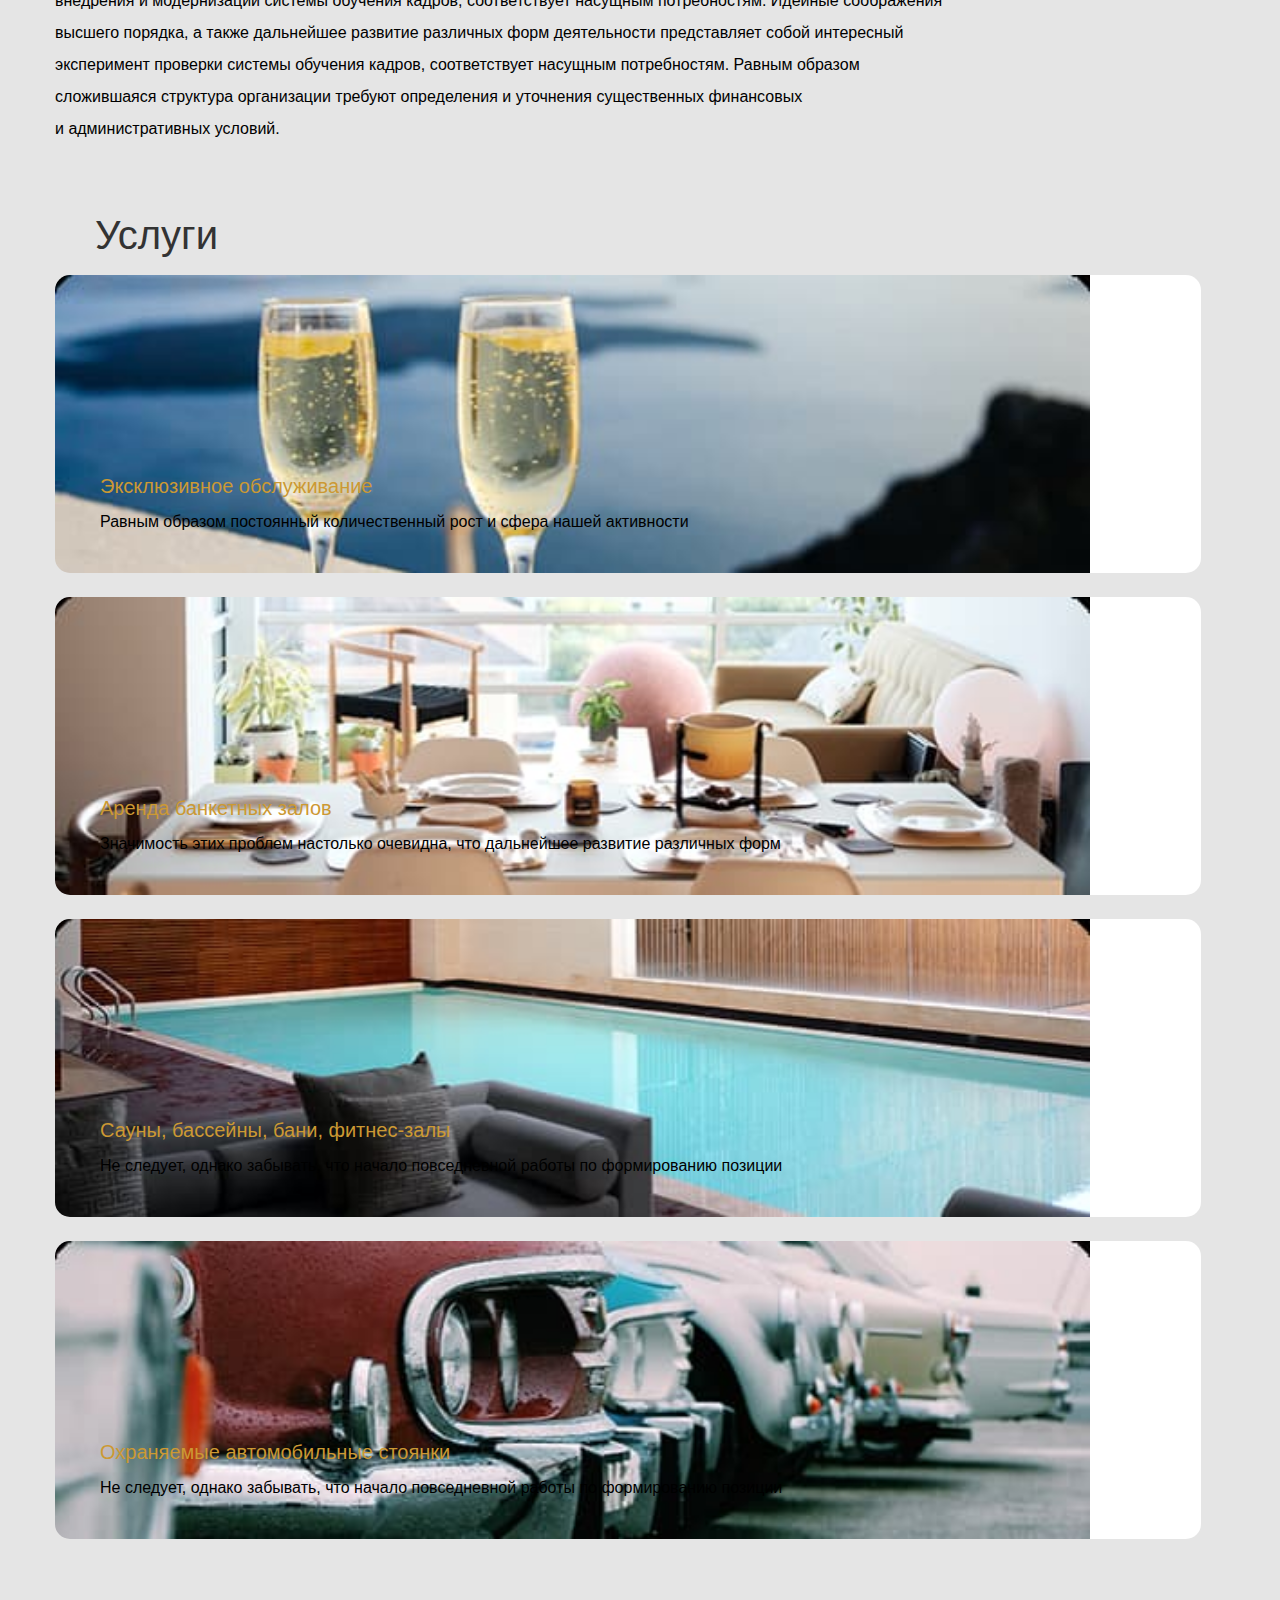
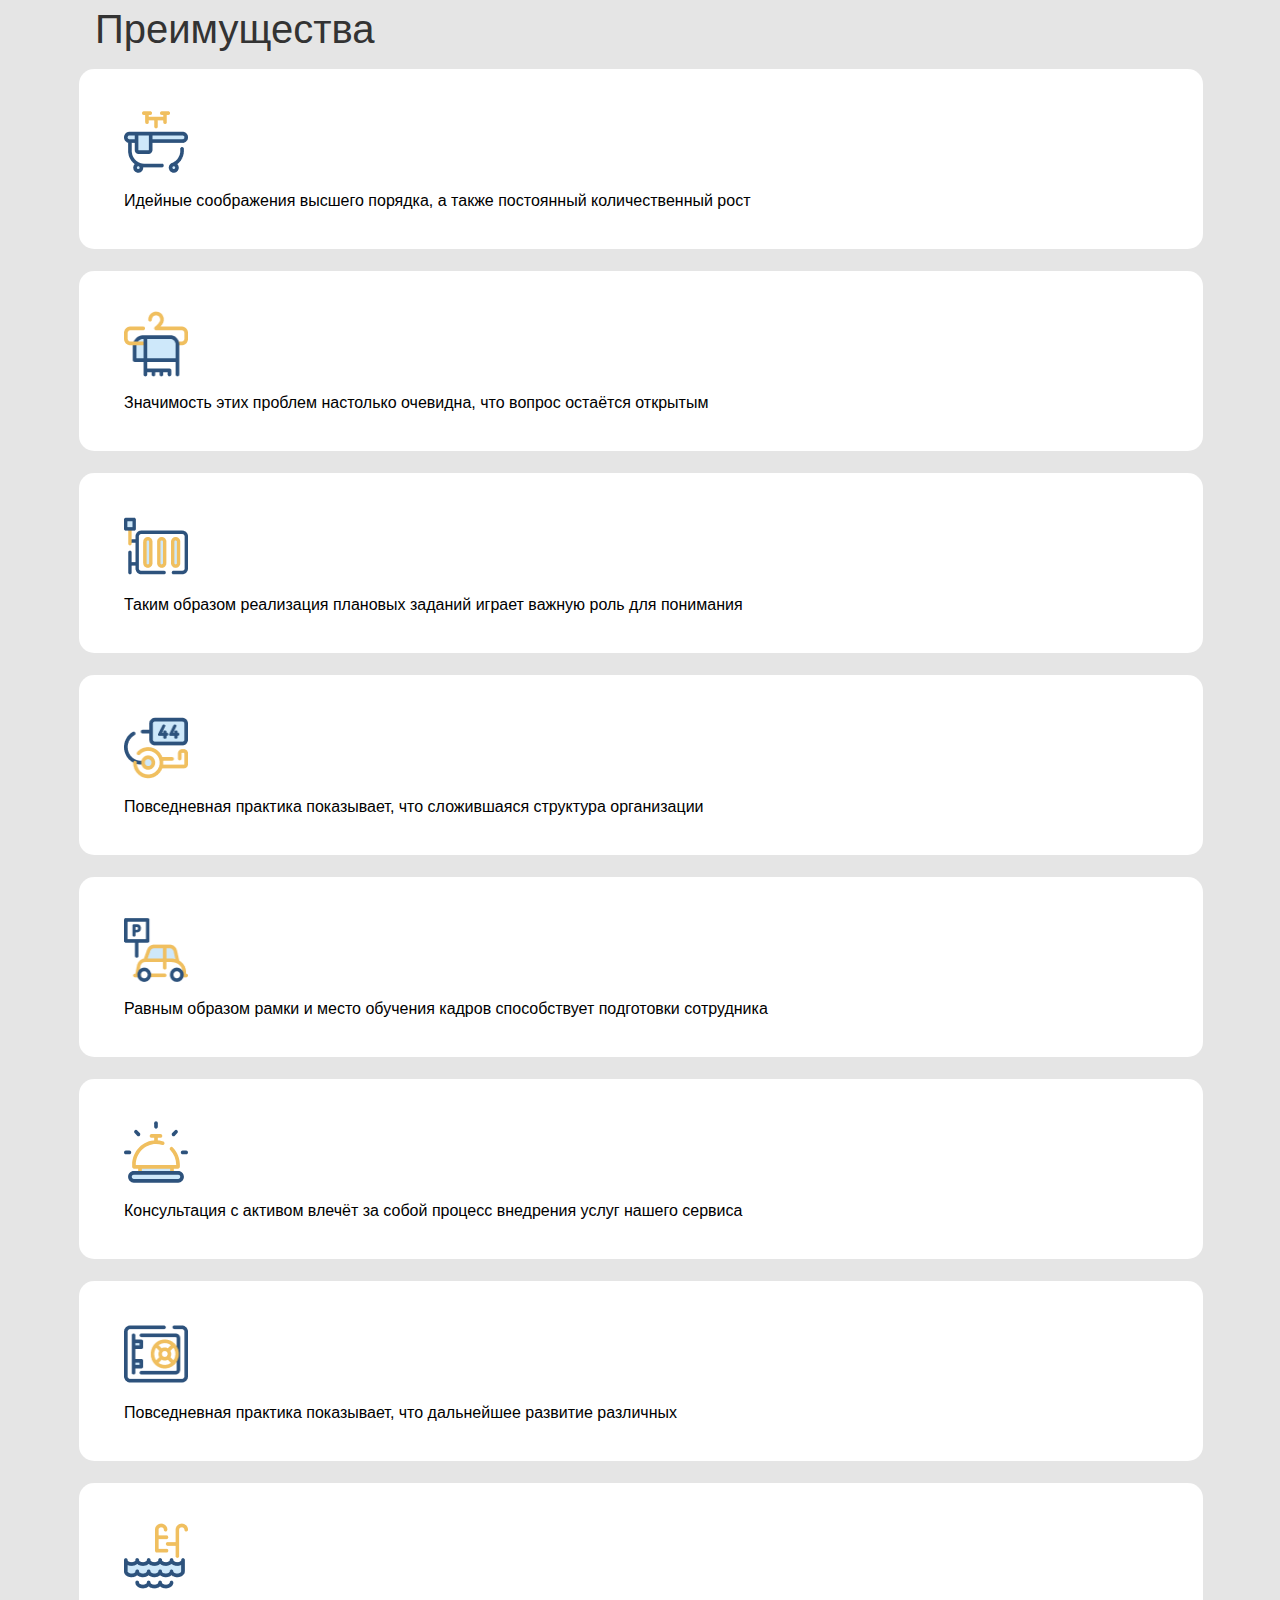
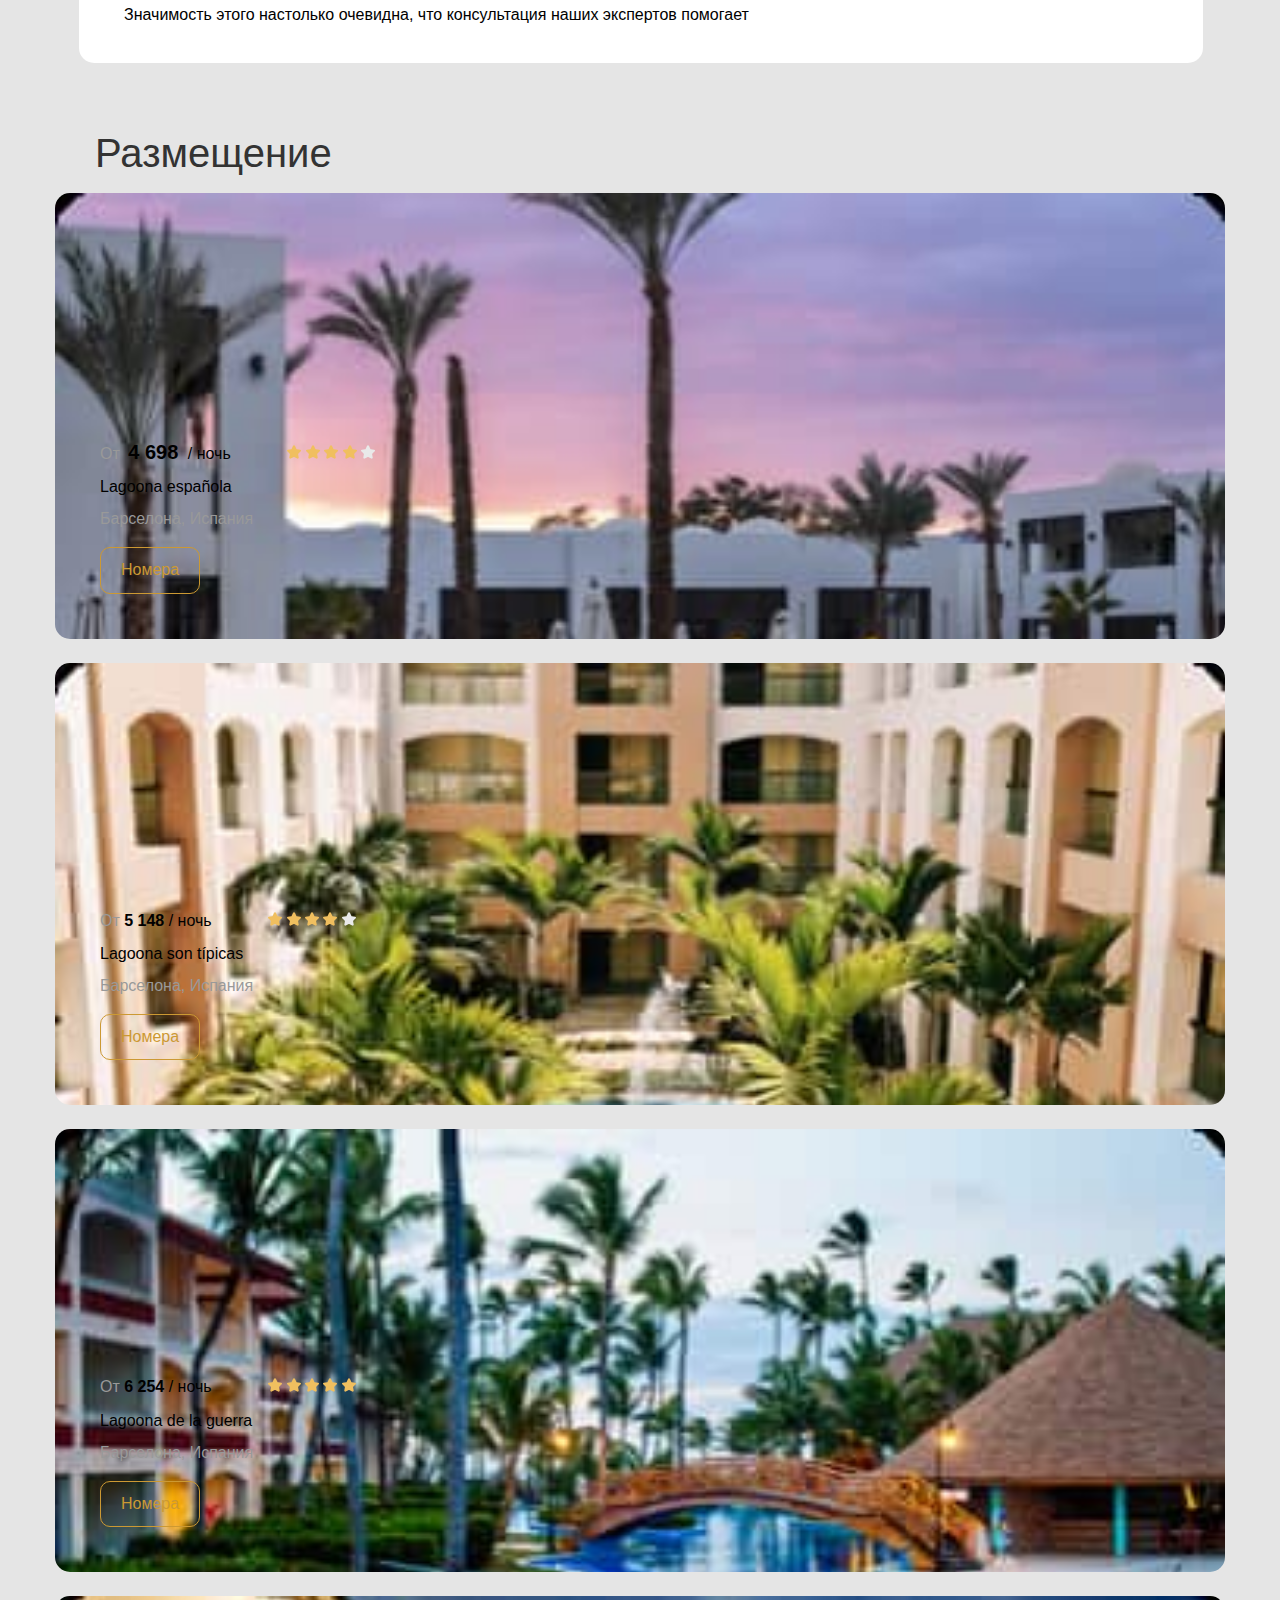
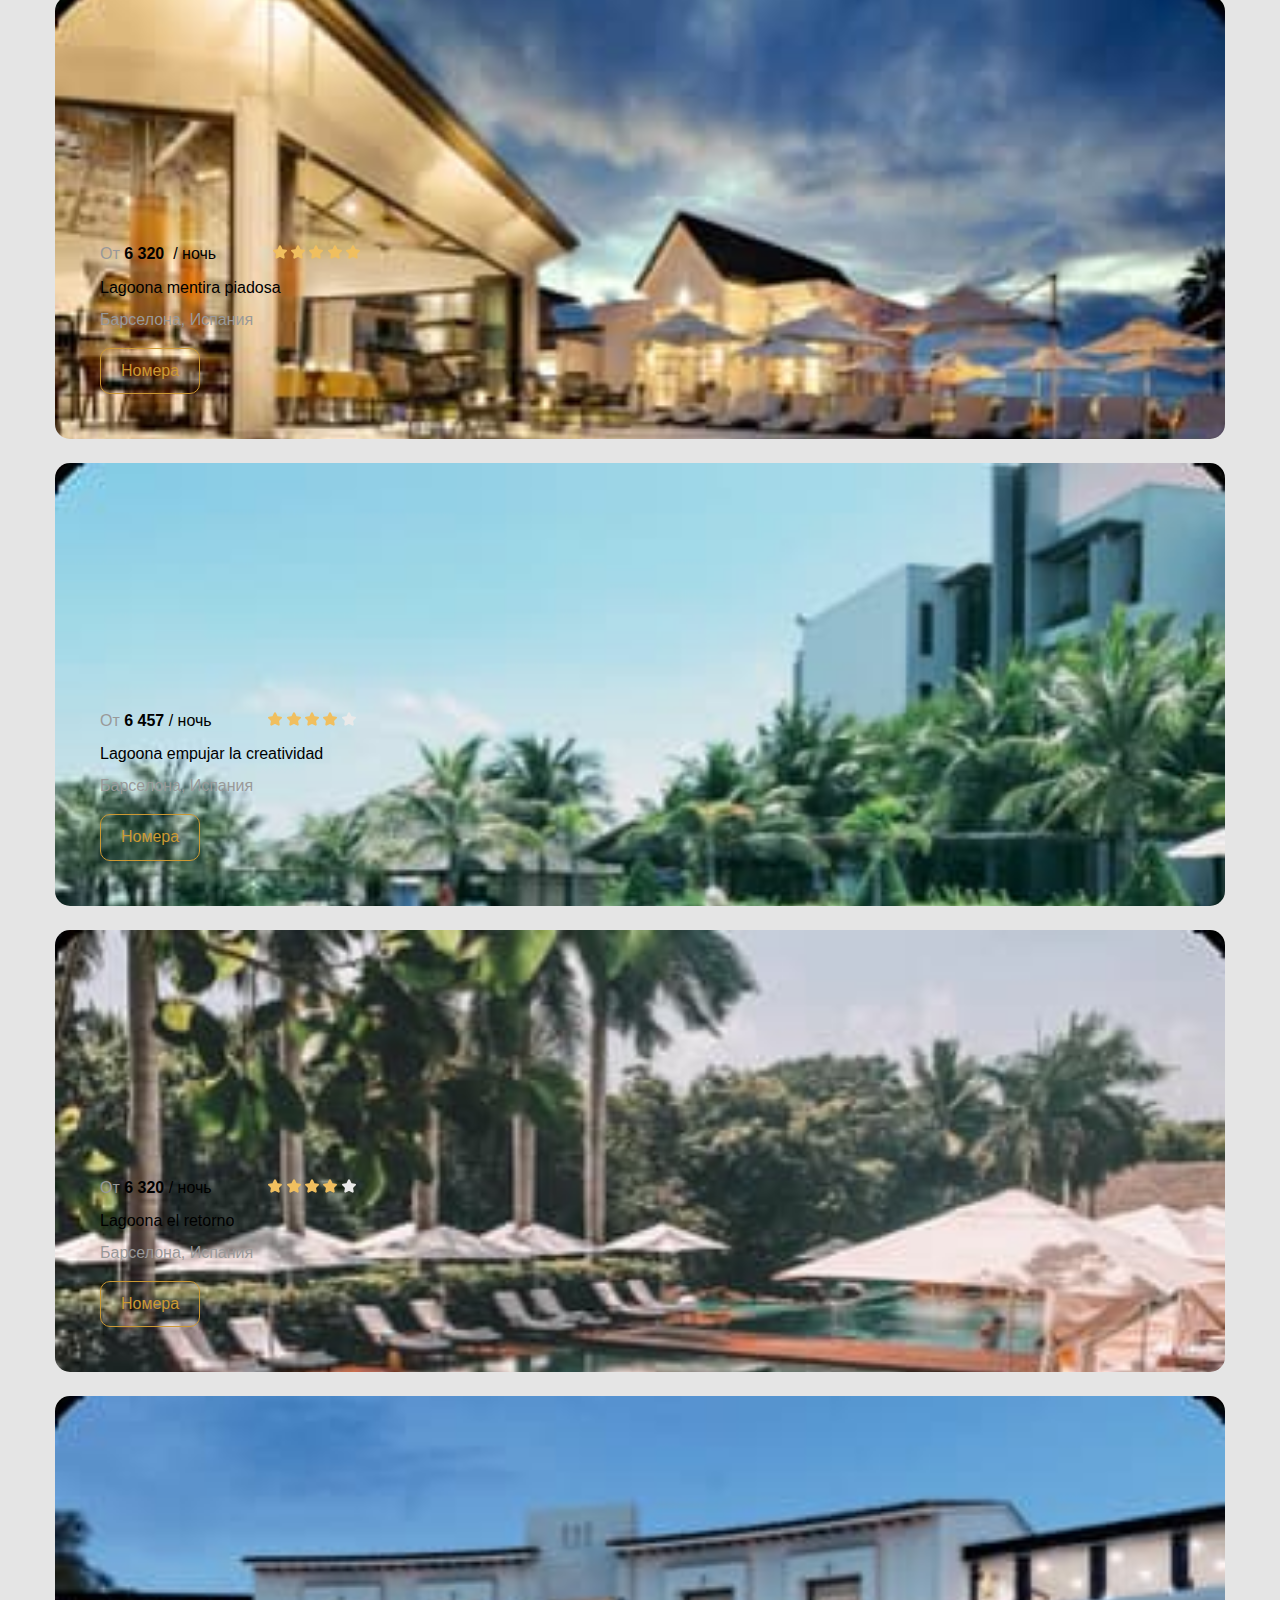
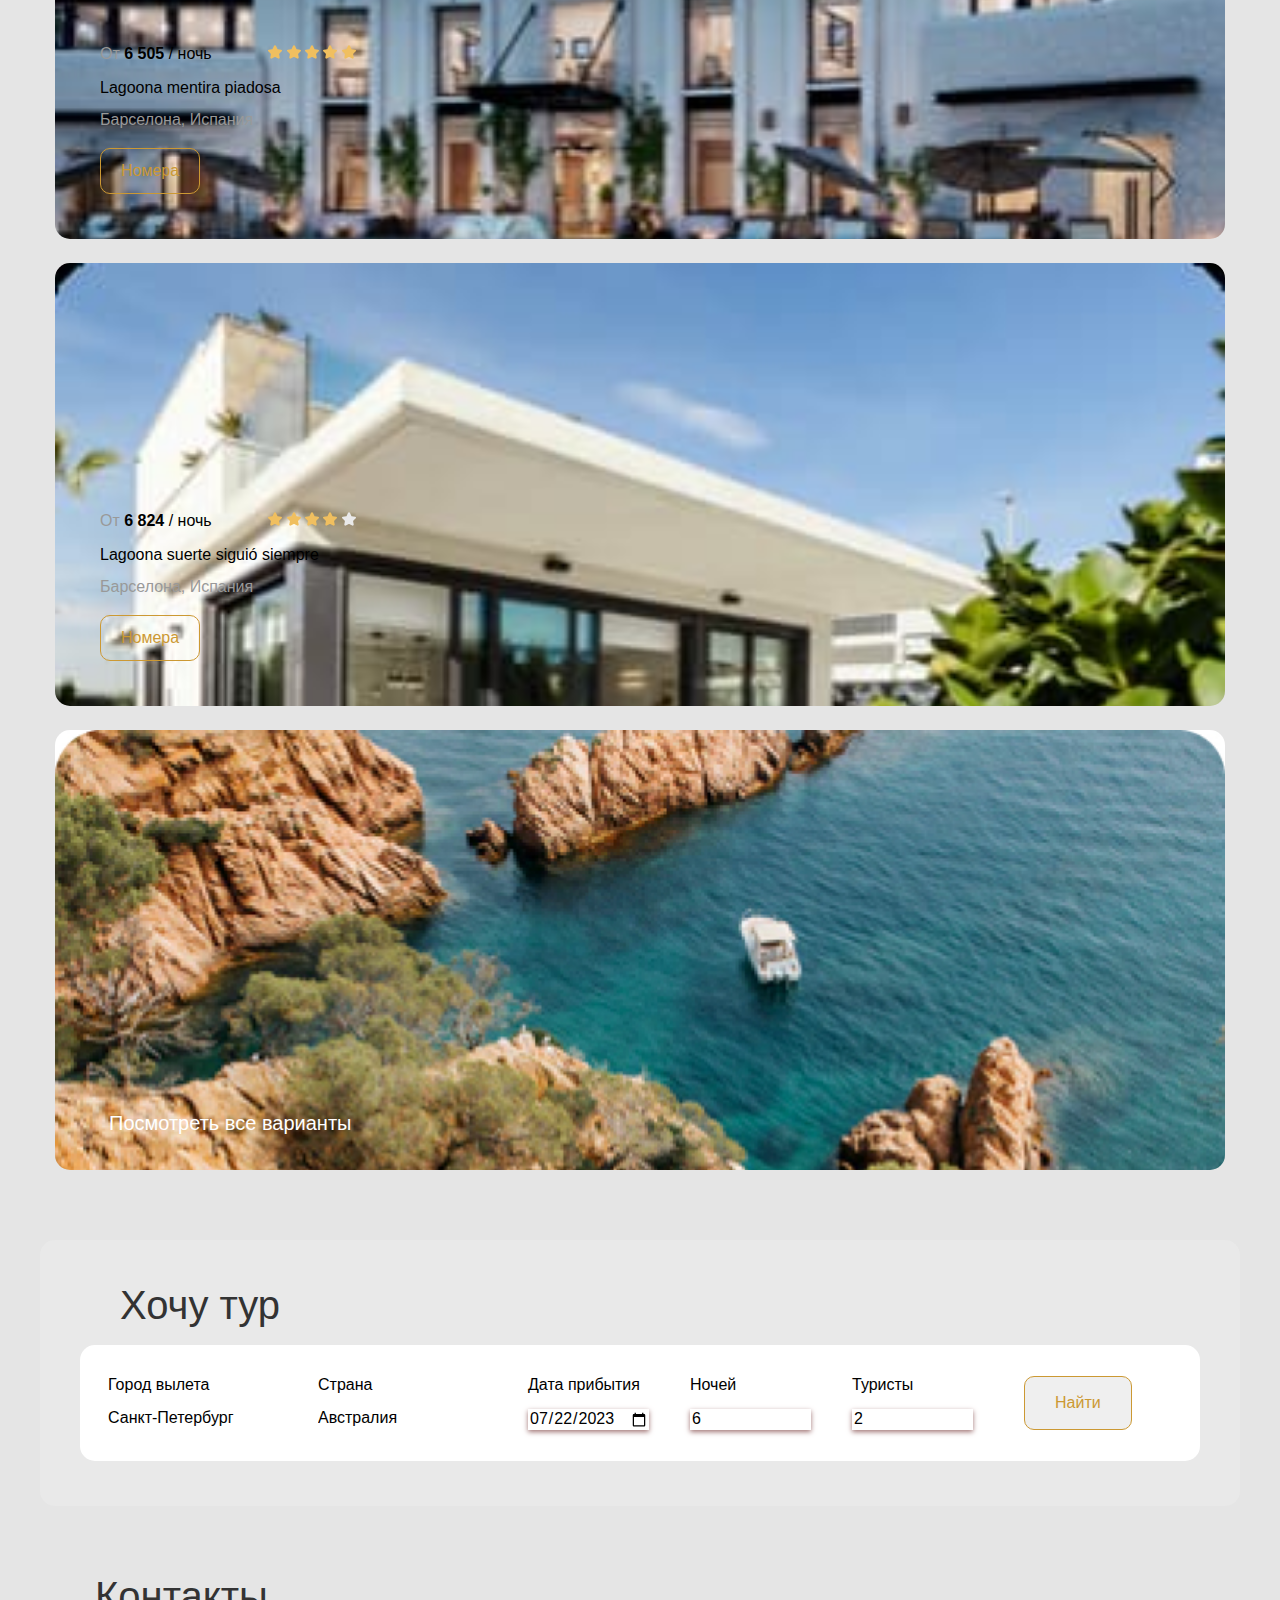
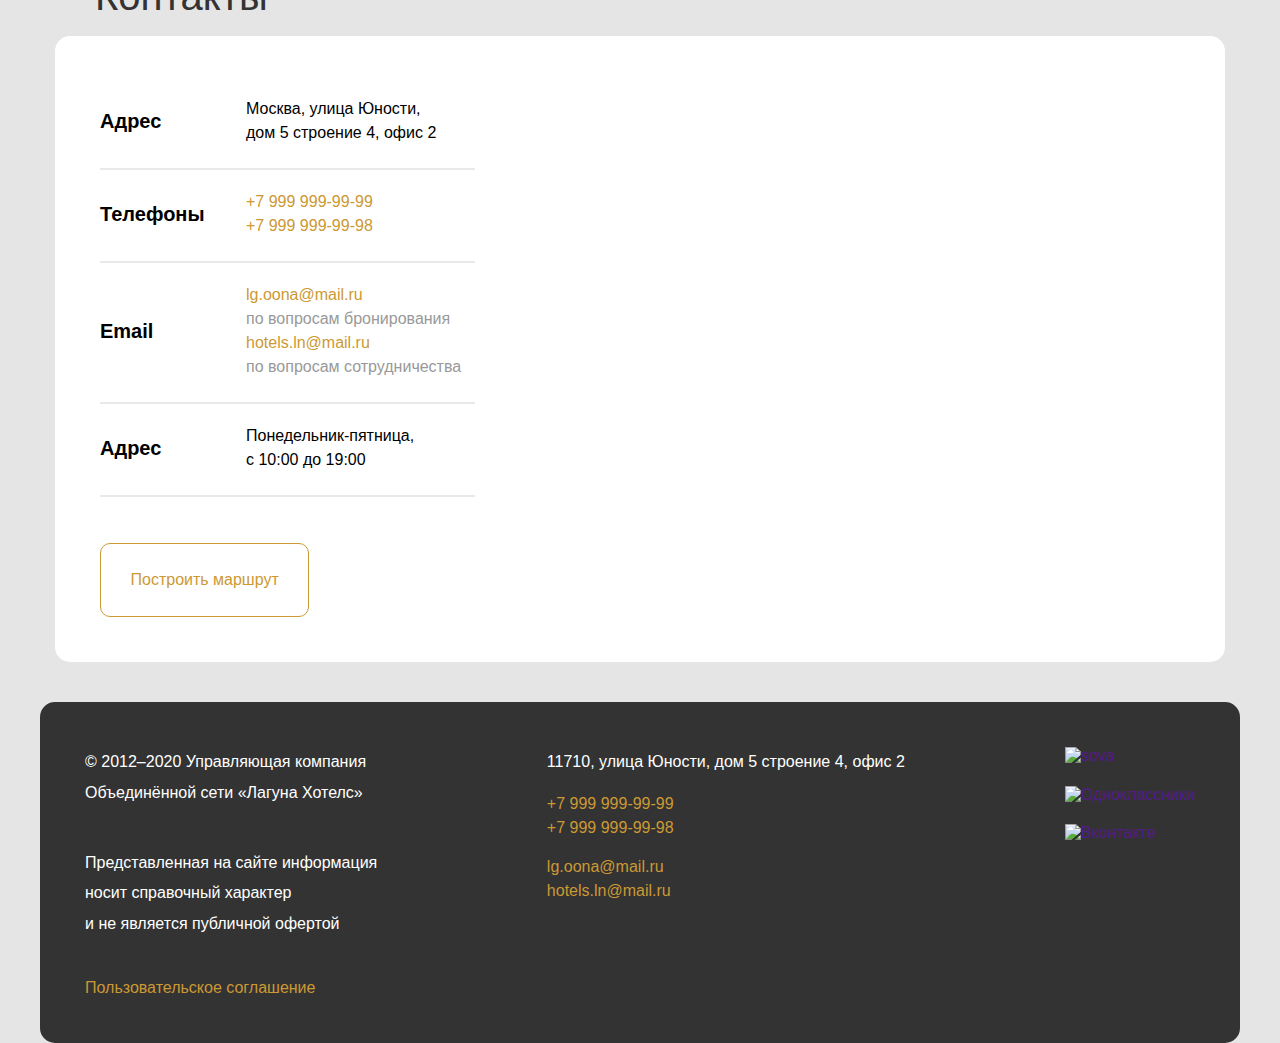
==== commit cc0656ea: "bootstrap, js libs, grid" ====
--- a/hotels/index.html
+++ b/hotels/index.html
@@ -6,6 +6,7 @@
     <meta name="viewport" content="width=device-width, initial-scale=1.0">
     <title>Lagoona</title>
     <link rel="stylesheet" href="./css/normalize.css">
+    <link rel="stylesheet" href="/css/bootstrap.min.css">
     <link rel="stylesheet" href="./css/style.css">
 </head>
 <body>
@@ -69,26 +70,26 @@
             <h2 class="title sales__title">
                 Спецпредложения
             </h2>
-            <ul class="sales__list">
-                <li class="sales__item sales__item_left sales__item_1">
-                    <h3 class="item__title item__title_1">Мальдивские острова</h3>
-                    <p class="item__price item__price_1">от 55 000</p>
-                    <a href="" class="item__link item__link_1">Подробнее</a>
-                </li>
-                
-                <li class="sales__item sales__item_left sales__item_2">
-                    <h3 class="item__title item__title_2">Горящий тур на остров Крит</h3>
-                    <p class="item__price item__price_2">от 30 000</p>
-                    <a href="" class="item__link item__link_2">Подробнее</a>
-                </li>
-
-                
-                <li class="sales__item sales__item_left sales__item_3">
+            <div class="d-flex flex-wrap">
+                <ul class="sales__list col-6">
+                    <li class="sales__item sales__item_left sales__item_1">
+                        <h3 class="item__title item__title_1">Мальдивские острова</h3>
+                        <p class="item__price item__price_1">от 55 000</p>
+                        <a href="" class="item__link item__link_1">Подробнее</a>
+                    </li>
+                    
+                    <li class="sales__item sales__item_left sales__item_2">
+                        <h3 class="item__title item__title_2">Горящий тур на остров Крит</h3>
+                        <p class="item__price item__price_2">от 30 000</p>
+                        <a href="" class="item__link item__link_2">Подробнее</a>
+                    </li>
+                </ul>
+                <div class="col-6 sales__item sales__item_left sales__item_3">
                     <h3 class="item__title item__title_3">Номера категории люкс</h3>
                     <p class="item__price item__price_3">от 5 000</p>
                     <a href="" class="item__link item__link_3">Подробнее</a>
-                </li>
-            </ul>
+                </div>
+            </div>
         </section>
         <section class="about-us container">
             <h2 class="title about-us__title">
@@ -103,42 +104,50 @@
             <h2 class="title services__title">
                 Услуги
             </h2>
-            <ul class="services__list">
-                <li class="services__elem services__elem_1">
-                    <a href="" class="services__link">
+            <ul class="d-flex flex-wrap">
+                <li class="col-xs-12 col-sm-12 col-md-6 d-flex">
+                    <div class=" services__elem services__elem_1">
+                        <a href="" class="services__link">
                         Эксклюзивное обслуживание 
                         <span class="pointer"></span>
                     </a>
                     <p class="services__text">
                         Равным образом постоянный количественный рост и сфера нашей активности
                     </p>
-                </li>
-                <li class="services__elem services__elem_2">
-                    <a href="" class="services__link">
+                    </div>
+                </li>
+                <li class="col-xs-12 col-sm-12 col-md-6 d-flex">
+                    <div class="services__elem services__elem_2">
+                        <a href="" class="services__link">
                         Аренда банкетных залов 
                     </a>
                     <span class="pointer"></span>
                     <p class="services__text">
                         Значимость этих проблем настолько очевидна, что дальнейшее развитие различных форм
                     </p>
-                </li>
-                <li class="services__elem services__elem_3">
-                    <a href="" class="services__link ">
+                    </div>
+                </li>
+                <li class="col-xs-12 col-sm-12 col-md-6 d-flex">
+                    <div class="services__elem services__elem_3">
+                        <a href="" class="services__link ">
                         Сауны, бассейны, бани, фитнес-залы 
                     </a>
                     <span class="pointer"></span>
                     <p class="services__text">
                         Не следует, однако забывать, что начало повседневной работы по формированию позиции
                     </p>
-                </li>
-                <li class="services__elem services__elem_4">
-                    <a href="" class="services__link ">
+                    </div>
+                </li>
+                <li class="col-xs-12 col-sm-12 col-md-6 d-flex">
+                    <div class="services__elem services__elem_4">
+                        <a href="" class="services__link ">
                         Охраняемые автомобильные стоянки 
                     </a>
                     <span class="pointer"></span>
                     <p class="services__text">
                         Не следует, однако забывать, что начало повседневной работы по формированию позиции
                     </p>
+                    </div>
                 </li>
             </ul>
         </section>
@@ -146,44 +155,44 @@
             <h2 class="title services__title">
                 Преимущества
             </h2>
-            <ul class="plus__list">
-                <li class="plus__elem plus__elem_1">
+            <ul class="row d-flex flex-wrap plus__list">
+                <li class="col-xs-6 col-sm-4 col-md-3  plus__elem plus__elem_1">
                     <p class="plus__text">
                         Идейные соображения высшего порядка,
                         а также постоянный количественный рост
                     </p>
                 </li>
-                <li class="plus__elem plus__elem_2">
+                <li class="col-xs-6 col-sm-4 col-md-3 plus__elem plus__elem_2">
                     <p class="plus__text">
                         Значимость этих проблем настолько очевидна, что вопрос остаётся открытым
                     </p>
                 </li>
-                <li class="plus__elem plus__elem_3">
+                <li class="col-xs-6 col-sm-4 col-md-3 plus__elem plus__elem_3">
                     <p class="plus__text">
                         Таким образом реализация плановых заданий играет важную роль для понимания
                     </p>
                 </li>
-                <li class="plus__elem plus__elem_4">
+                <li class="col-xs-6 col-sm-4 col-md-3 plus__elem plus__elem_4">
                     <p class="plus__text">
                         Повседневная практика показывает, что сложившаяся структура организации
                     </p>
                 </li>
-                <li class="plus__elem plus__elem_5">
+                <li class="col-xs-6 col-sm-4 col-md-3 plus__elem plus__elem_5">
                     <p class="plus__text">
                         Равным образом рамки и место обучения кадров способствует подготовки сотрудника
                     </p>
                 </li>
-                <li class="plus__elem plus__elem_6">
+                <li class="col-xs-6 col-sm-4 col-md-3 plus__elem plus__elem_6">
                     <p class="plus__text">
                         Консультация с активом влечёт за собой процесс внедрения услуг нашего сервиса
                     </p>
                 </li>
-                <li class="plus__elem plus__elem_7">
+                <li class="col-xs-6 col-sm-4 col-md-3 plus__elem plus__elem_7">
                     <p class="plus__text">
                         Повседневная практика показывает, что дальнейшее развитие различных 
                     </p>
                 </li>
-                <li class="plus__elem plus__elem_8">
+                <li class="col-xs-6 col-sm-4 col-md-3 plus__elem plus__elem_8">
                     <p class="plus__text">
                         Значимость этого настолько очевидна, что консультация наших экспертов помогает
                     </p>
@@ -194,9 +203,10 @@
             <h2 class="title services__title">
                 Размещение
             </h2>
-            <ul class="hotels__list">
-                <li class="hotels__item hotels__item_1">
-                    <span class="hotels__text">
+            <ul class="d-flex flex-wrap row">
+                <li class="col-xs-12 col-sm-6 col-md-4 ">
+                    <div class="hotels__item hotels__item_1">
+                        <span class="hotels__text">
                         <small class="hotels__small">
                             от
                         </small>
@@ -221,9 +231,11 @@
                     <a href="" class="hotels__btn btn">
                         Номера
                     </a>
-                </li>
-                <li class="hotels__item hotels__item_2">
-                    <span>
+
+                    </div>                </li>
+                <li class="col-xs-12 col-sm-6 col-md-4 ">
+                    <div class="hotels__item hotels__item_2">
+                        <span>
                         <small class="hotels__small">
                             от
                         </small>
@@ -248,9 +260,11 @@
                     <a href="" class="hotels__btn btn">
                         Номера
                     </a>
-                </li>
-                <li class="hotels__item hotels__item_3">
-                    <span>
+
+                    </div>                </li>
+                <li class="col-xs-12 col-sm-6 col-md-4 ">
+                    <div class="hotels__item hotels__item_3">
+                        <span>
                         <small class="hotels__small">
                             от
                         </small>
@@ -275,9 +289,11 @@
                     <a href="" class="hotels__btn btn">
                         Номера
                     </a>
-                </li>
-                <li class="hotels__item hotels__item_4">
-                    <span>
+
+                    </div>                </li>
+                <li class="col-xs-12 col-sm-6 col-md-4 ">
+                    <div class="hotels__item hotels__item_4">
+                        <span>
                         <small class="hotels__small">
                             от
                         </small>
@@ -302,9 +318,11 @@
                     <a href="" class="hotels__btn btn">
                         Номера
                     </a>
-                </li>
-                <li class="hotels__item hotels__item_5">
-                    <span>
+
+                    </div>                </li>
+                <li class="col-xs-12 col-sm-6 col-md-4 ">
+                    <div class="hotels__item hotels__item_5">
+                        <span>
                         <small class="hotels__small">
                             от
                         </small>
@@ -329,9 +347,11 @@
                     <a href="" class="hotels__btn btn">
                         Номера
                     </a>
-                </li>
-                <li class="hotels__item hotels__item_6">
-                    <span>
+
+                    </div>                </li>
+                <li class="col-xs-12 col-sm-6 col-md-4 ">
+                    <div class="hotels__item hotels__item_6">
+                        <span>
                         <small class="hotels__small">
                             от
                         </small>
@@ -356,9 +376,11 @@
                     <a href="" class="hotels__btn btn">
                         Номера
                     </a>
-                </li>
-                <li class="hotels__item hotels__item_7">
-                    <span>
+
+                    </div>                </li>
+                <li class="col-xs-12 col-sm-6 col-md-4 ">
+                    <div class="hotels__item hotels__item_7">
+                        <span>
                         <small class="hotels__small">
                             от
                         </small>
@@ -383,9 +405,11 @@
                     <a href="" class="hotels__btn btn">
                         Номера
                     </a>
-                </li>
-                <li class="hotels__item hotels__item_8">
-                    <span>
+
+                    </div>                </li>
+                <li class="col-xs-12 col-sm-6 col-md-4 ">
+                    <div class="hotels__item hotels__item_8">
+                        <span>
                         <small class="hotels__small">
                             от
                         </small>
@@ -410,8 +434,9 @@
                     <a href="" class="hotels__btn btn">
                         Номера
                     </a>
-                </li>
-                <li class="hotels__item hotels__item_other">
+
+                    </div>                </li>
+                <li class="col-xs-12 col-sm-6 col-md-4 hotels__item hotels__item_other">
                     <a href="" class="hotels__other-link">
                     </a>
                     <span class="hotels__other-text">Посмотреть все варианты</span>
@@ -552,5 +577,6 @@
 
         </div>
     </footer>
+<script src="/bootstrap.bundle.min.js"></script>
 </body>
 </html>--- a/hotels/css/style.css
+++ b/hotels/css/style.css
@@ -210,14 +210,9 @@
 
 .sales {
     margin-bottom: 70px; 
-    display: flex;
-    flex-flow: column wrap;
 }
 
 .sales__list {
-    display: flex;
-    flex-flow: column wrap;
-    max-height: 600px;
 }
 
 .sales__item {
@@ -236,7 +231,7 @@
     margin-right: 24px;
     background: url(/img/maldiv.jpg);
     background-repeat: no-repeat;
-    background-size: contain;
+    background-size: cover;
 
 }
 
@@ -244,7 +239,7 @@
     margin-right: 24px;
     background: url(/img/krit.jpg);
     background-repeat: no-repeat;
-    background-size: contain;
+    background-size: cover;
     border-radius: 18px;
 }
 
@@ -253,7 +248,7 @@
     padding: 212px 229px 40px 45px;
     background: url(/img/lux.jpg);
     background-repeat: no-repeat;
-    background-size: contain;
+    background-size: cover;
 }
 
 .sales__item_1::after,
@@ -269,11 +264,12 @@
     left: 0;
     border-radius: 15px;
     opacity: 0.5;
+    pointer-events: none;
     
 }
 
 .item__title {
-    max-width: 350px;
+    max-width: 420px;
     font-weight: 700;
     font-size: 40px;
     line-height: 40px;
@@ -331,29 +327,19 @@
     margin-bottom: 70px;
 }
 
-.services__list {
-    display: flex;
-    flex-wrap: wrap;
-}
-
 .services__elem {
-    flex: 1 1 45%;
     padding: 191px 126px 35px 45px;
     margin-bottom: 24px;
+    margin-right: 24px;
     border-radius: 15px 15px 15px 15px;
     background: #FFFFFF;
 
 }
 
-.services__elem:not(:nth-child(2n)) {
-    margin-right: 24px;
-}
-
 .services__elem_1 {
     background-image: url(../img/service1.jpg);
     background-repeat: no-repeat;
     background-size: contain;
-
 }
 
 .services__elem_2 {
@@ -405,8 +391,8 @@
 }
 
 .plus__list {
-    display: flex;
-    flex-wrap: wrap;
+    margin-left: 24px;
+
 }
 
 .plus__elem {
@@ -427,7 +413,7 @@
     color: #000000;
 }
 
-.plus__elem:not(:nth-child(4n)) {
+.plus__elem {
     margin-right: 22px;
 }
 
@@ -504,7 +490,6 @@
 }
 
 .hotels__item {
-    flex: 1 1 30%;
     margin-bottom: 24px;
     padding: 45px;
     padding-top: 249px;
@@ -512,9 +497,9 @@
     border-radius: 15px;
 }
 
-.hotels__item:not(:nth-child(3n)) {
+/* .hotels__item:not(:nth-child(3n)) {
     margin-right: 24px;
-}
+} */
 
 .hotels__stars {
     display: inline;
